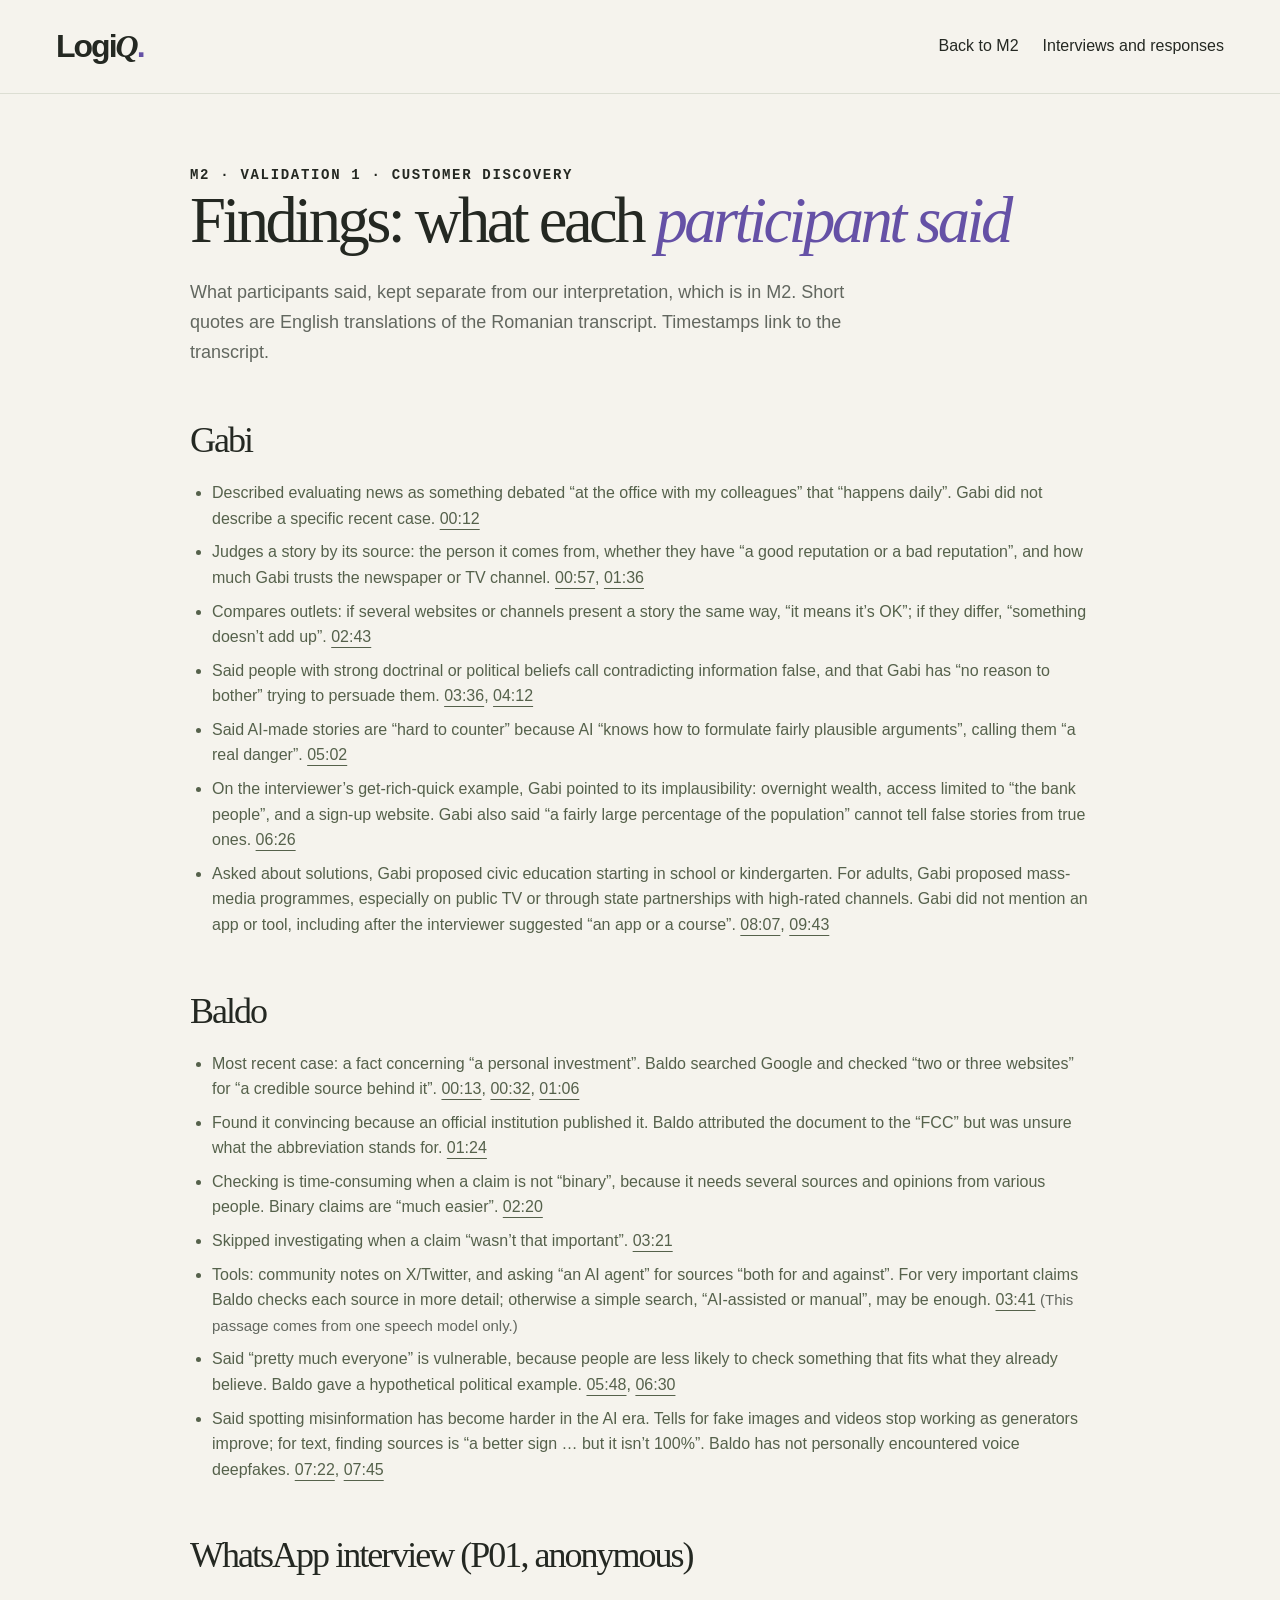
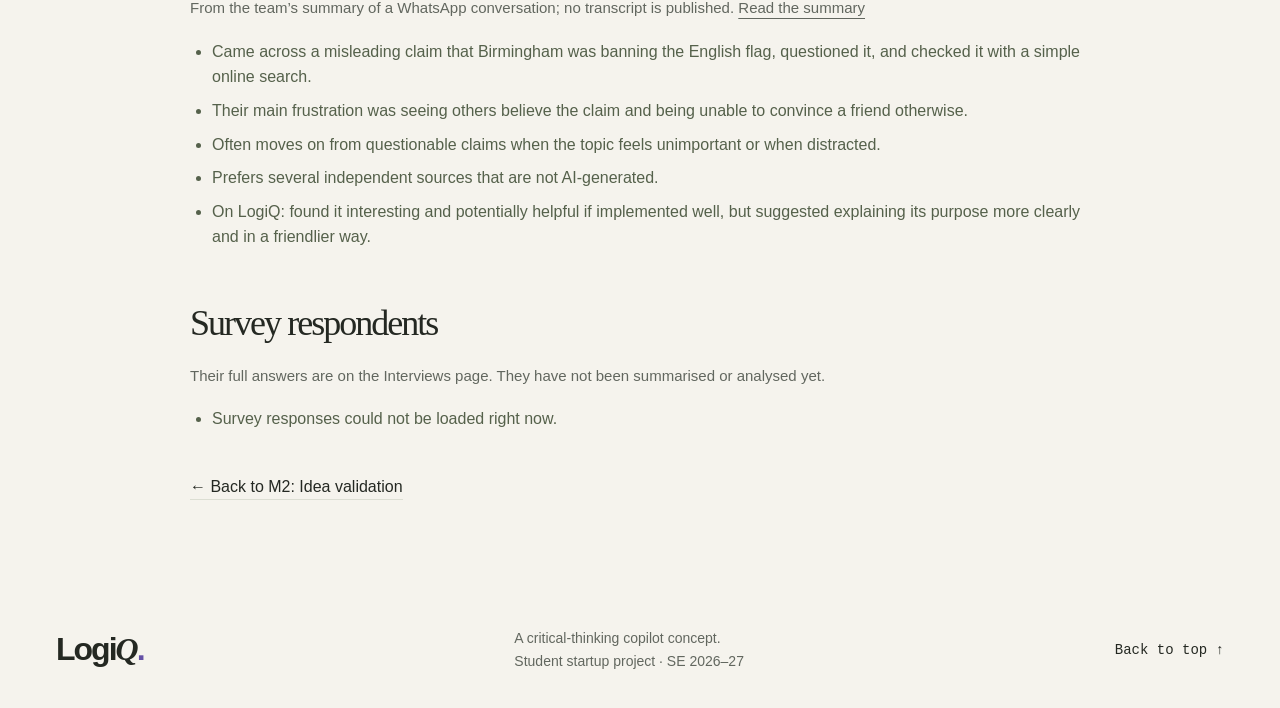
==== findings.html @ 9e5f6cbd "Move participant findings to their own page - New findings.html holds "Findings: what each participa" ====
<!doctype html>
<html lang="en">
<head>
  <meta charset="utf-8">
  <meta name="viewport" content="width=device-width, initial-scale=1">
  <meta name="theme-color" content="#f5f3ed">
  <meta name="description" content="What each LogiQ customer-discovery participant said (M2 – Validation 1).">
  <title>Findings: what each participant said — LogiQ</title>
  <link rel="icon" href="./assets/favicon.svg" type="image/svg+xml">
  <link rel="stylesheet" href="./styles.css">
  <script src="./interviews.js" defer></script>
</head>
<body>
  <a class="skip-link" href="#main">Skip to content</a>
  <header class="site-header">
    <a href="./index.html" class="wordmark" aria-label="LogiQ home">Logi<span>Q</span><span class="brand-dot">.</span></a>
    <nav aria-label="Findings navigation">
      <a href="./index.html#m2">Back to M2</a>
      <a href="./interviews.html">Interviews and responses</a>
    </nav>
  </header>
  <main id="main" class="container transcript-page interviews-page findings-page">
    <p class="eyebrow">M2 · VALIDATION 1 · CUSTOMER DISCOVERY</p>
    <h1>Findings: what each <em>participant said</em></h1>
    <p class="transcript-lede">What participants said, kept separate from our interpretation, which is in M2. Short quotes are English translations of the Romanian transcript. Timestamps link to the transcript.</p>

    <section aria-labelledby="gabi">
      <h2 id="gabi">Gabi</h2><ul class="evidence-list">
<li>Described evaluating news as something debated “at the office with my colleagues” that “happens daily”. Gabi did not describe a specific recent case. <a href="./transcripts/gabi.html#t-12">00:12</a></li>
<li>Judges a story by its source: the person it comes from, whether they have “a good reputation or a bad reputation”, and how much Gabi trusts the newspaper or TV channel. <a href="./transcripts/gabi.html#t-57">00:57</a>, <a href="./transcripts/gabi.html#t-96">01:36</a></li>
<li>Compares outlets: if several websites or channels present a story the same way, “it means it’s OK”; if they differ, “something doesn’t add up”. <a href="./transcripts/gabi.html#t-163">02:43</a></li>
<li>Said people with strong doctrinal or political beliefs call contradicting information false, and that Gabi has “no reason to bother” trying to persuade them. <a href="./transcripts/gabi.html#t-216">03:36</a>, <a href="./transcripts/gabi.html#t-252">04:12</a></li>
<li>Said AI-made stories are “hard to counter” because AI “knows how to formulate fairly plausible arguments”, calling them “a real danger”. <a href="./transcripts/gabi.html#t-302">05:02</a></li>
<li>On the interviewer’s get-rich-quick example, Gabi pointed to its implausibility: overnight wealth, access limited to “the bank people”, and a sign-up website. Gabi also said “a fairly large percentage of the population” cannot tell false stories from true ones. <a href="./transcripts/gabi.html#t-386">06:26</a></li>
<li>Asked about solutions, Gabi proposed civic education starting in school or kindergarten. For adults, Gabi proposed mass-media programmes, especially on public TV or through state partnerships with high-rated channels. Gabi did not mention an app or tool, including after the interviewer suggested “an app or a course”. <a href="./transcripts/gabi.html#t-487">08:07</a>, <a href="./transcripts/gabi.html#t-583">09:43</a></li></ul>
    </section>
    <section aria-labelledby="baldo">
      <h2 id="baldo">Baldo</h2><ul class="evidence-list">
<li>Most recent case: a fact concerning “a personal investment”. Baldo searched Google and checked “two or three websites” for “a credible source behind it”. <a href="./transcripts/baldo.html#t-13">00:13</a>, <a href="./transcripts/baldo.html#t-32">00:32</a>, <a href="./transcripts/baldo.html#t-66">01:06</a></li>
<li>Found it convincing because an official institution published it. Baldo attributed the document to the “FCC” but was unsure what the abbreviation stands for. <a href="./transcripts/baldo.html#t-84">01:24</a></li>
<li>Checking is time-consuming when a claim is not “binary”, because it needs several sources and opinions from various people. Binary claims are “much easier”. <a href="./transcripts/baldo.html#t-140">02:20</a></li>
<li>Skipped investigating when a claim “wasn’t that important”. <a href="./transcripts/baldo.html#t-201">03:21</a></li>
<li>Tools: community notes on X/Twitter, and asking “an AI agent” for sources “both for and against”. For very important claims Baldo checks each source in more detail; otherwise a simple search, “AI-assisted or manual”, may be enough. <a href="./transcripts/baldo.html#t-221">03:41</a> <span class="small-note">(This passage comes from one speech model only.)</span></li>
<li>Said “pretty much everyone” is vulnerable, because people are less likely to check something that fits what they already believe. Baldo gave a hypothetical political example. <a href="./transcripts/baldo.html#t-348">05:48</a>, <a href="./transcripts/baldo.html#t-390">06:30</a></li>
<li>Said spotting misinformation has become harder in the AI era. Tells for fake images and videos stop working as generators improve; for text, finding sources is “a better sign … but it isn’t 100%”. Baldo has not personally encountered voice deepfakes. <a href="./transcripts/baldo.html#t-442">07:22</a>, <a href="./transcripts/baldo.html#t-465">07:45</a></li></ul>
    </section>
    <section aria-labelledby="whatsapp">
      <h2 id="whatsapp">WhatsApp interview (P01, anonymous)</h2><p class="small-note">From the team’s summary of a WhatsApp conversation; no transcript is published. <a href="./interviews.html#whatsapp-title">Read the summary</a></p><ul class="evidence-list"><li>Came across a misleading claim that Birmingham was banning the English flag, questioned it, and checked it with a simple online search.</li><li>Their main frustration was seeing others believe the claim and being unable to convince a friend otherwise.</li><li>Often moves on from questionable claims when the topic feels unimportant or when distracted.</li><li>Prefers several independent sources that are not AI-generated.</li><li>On LogiQ: found it interesting and potentially helpful if implemented well, but suggested explaining its purpose more clearly and in a friendlier way.</li></ul>
    </section>
    <section aria-labelledby="survey">
      <h2 id="survey">Survey respondents</h2><p class="small-note">Their full answers are on the Interviews page. They have not been summarised or analysed yet.</p><ul id="survey-findings" class="evidence-list"><li>Loading survey respondents…</li></ul>
    </section>

    <p class="transcript-back"><a class="text-link" href="./index.html#m2">← Back to M2: Idea validation</a></p>
  </main>
  <footer class="container site-footer"><a class="wordmark" href="./index.html">Logi<span>Q</span><span class="brand-dot">.</span></a><p>A critical-thinking copilot concept.<br>Student startup project · SE 2026–27</p><a href="#main">Back to top ↑</a></footer>
</body>
</html>
---- styles.css ----
@charset "UTF-8";
:root{--paper:#f5f3ed;--white:#fffefa;--ink:#242822;--muted:#62675f;--line:#dcded3;--green:#e4e9d6;--violet:#6551a6;--violet-light:#eee9f8;--serif:Georgia,'Times New Roman',serif;--sans:Arial,Helvetica,sans-serif;--mono:'Courier New',monospace}
*{box-sizing:border-box}html{scroll-behavior:smooth;scroll-padding-top:100px}body{margin:0;background:var(--paper);color:var(--ink);font:18px/1.65 var(--sans);-webkit-font-smoothing:antialiased}a{color:inherit;text-underline-offset:5px}button{font:inherit}a,button,summary{-webkit-tap-highlight-color:transparent}button,summary{cursor:pointer}button:focus-visible,a:focus-visible,summary:focus-visible,[tabindex]:focus-visible{outline:3px solid var(--violet);outline-offset:5px}::selection{background:#ded6ed}h1,h2,h3,p{margin:0}h1,h2{font-family:var(--serif);font-weight:400;letter-spacing:-.055em;line-height:1.08}h1{font-size:clamp(44px,5.05vw,76px)}h2{font-size:clamp(36px,4vw,53px)}h3{font-size:21px;line-height:1.3;letter-spacing:-.025em}em{color:var(--violet);font-weight:400}p+p{margin-top:18px}.container{max-width:1240px;width:calc(100% - 112px);margin-inline:auto}.section{padding-block:100px}.eyebrow{font:14px/1.6 var(--mono);letter-spacing:.12em;font-weight:700}.section-heading .eyebrow{margin-bottom:25px}.section-heading>p:not(.eyebrow){color:var(--muted);max-width:460px;margin-top:24px}.small-note{font-size:15px;line-height:1.7;color:var(--muted)}.live-dot{display:inline-block;width:7px;height:7px;border-radius:50%;background:var(--violet);margin-right:8px}.skip-link{position:fixed;top:8px;left:8px;padding:12px;background:var(--ink);color:white;z-index:100;transform:translateY(-150%)}.skip-link:focus{transform:translateY(0)}
.site-header{height:94px;max-width:1440px;margin:auto;padding-inline:56px;display:flex;align-items:center;justify-content:space-between;gap:26px;border-bottom:1px solid var(--line)}.wordmark{font-size:32px;font-weight:700;letter-spacing:-2px;text-decoration:none;white-space:nowrap;line-height:1.2}.wordmark>span:first-child{font-family:var(--serif);font-style:italic}.brand-dot{color:var(--violet)}.site-header nav{display:flex;gap:24px;font-size:16px}.site-header nav a,.header-link{text-decoration:none}.site-header a:hover,.text-link:hover,.site-footer a:hover{color:var(--violet)}.header-link{font:14px var(--mono);letter-spacing:.03em}.header-link span{margin-left:10px}.hero{min-height:650px;display:grid;grid-template-columns:1.35fr 1fr;align-items:center;gap:40px;padding-block:80px}.hero-copy{position:relative;z-index:1}.hero-copy>.eyebrow{margin-bottom:30px}.hero-description{max-width:455px;font-size:19px;color:var(--muted);margin-top:28px;line-height:1.8}.hero-actions{display:flex;align-items:center;gap:27px;margin-top:36px;flex-wrap:wrap}.button{display:inline-flex;align-items:center;justify-content:space-between;gap:26px;padding:15px 22px;font-size:16px;text-decoration:none;border:1px solid var(--ink);border-radius:4px;transition:background .2s,color .2s}.button-dark{background:var(--ink);color:var(--white)}.button-dark:hover{background:var(--violet);border-color:var(--violet)}.text-link{font-size:16px;text-decoration:none;border-bottom:1px solid var(--line);padding-bottom:4px}.hero-footnote{font:15px/1.8 var(--mono);color:var(--muted);margin-top:23px}.hero-art{height:410px;position:relative;display:flex;align-items:center;justify-content:center}.orbit{position:absolute;width:370px;height:370px;border:1px solid #d4d8c5;border-radius:50%;transform:rotate(-25deg) scaleX(.9)}.orbit-two{transform:rotate(35deg) scaleX(.7);width:450px;height:360px}.art-label{position:absolute;top:5px;right:10px;font:14px var(--mono);letter-spacing:.12em;color:var(--muted)}.thought-card{width:340px;padding:30px 28px;background:var(--white);border:1px solid #e2e3d8;box-shadow:0 18px 45px #3034240d;transform:rotate(-6deg);position:relative}.thought-kicker{font:14px var(--mono);letter-spacing:.12em;color:var(--muted)}.thought-card>p{font:30px/1.4 var(--serif);letter-spacing:-.02em;margin-top:20px}.thought-card>p span{text-decoration:underline;text-decoration-color:#9f8ac6;text-decoration-thickness:4px;text-underline-offset:4px}.thought-line{height:1px;background:var(--line);margin-top:28px;margin-bottom:12px}.thought-meta{font:14px var(--mono);color:var(--muted)}.insight-card{position:absolute;bottom:40px;right:-4px;background:var(--green);padding:19px 23px;display:flex;gap:15px;align-items:center;transform:rotate(3deg);box-shadow:0 7px 20px #3034240d;border:1px solid #d4dcc2}.insight-icon{font:30px var(--serif);color:#5d6c42}.insight-card strong{font-size:17px}.insight-card p{font-size:14px;color:var(--muted);margin-top:2px}.art-footnote{position:absolute;bottom:0;left:24px;font:14px var(--mono);letter-spacing:.1em;color:var(--muted)}.project-strip{border-block:1px solid var(--line);background:#eaece2}.strip-inner{display:flex;flex-wrap:wrap;padding-block:16px;justify-content:space-between;align-items:center;gap:20px;min-height:65px;font-size:15px}.strip-inner strong{font:14px var(--mono);margin-right:12px;color:var(--muted)}.strip-inner a{font-size:14px;text-decoration:none}
.idea-section,.demo-section,.audience-section,.metrics-section,.team-section{display:grid;grid-template-columns:1fr 1.12fr;gap:90px}.idea-body{padding-top:7px;color:var(--muted);font-size:18px}.idea-body .lead{font:25px/1.5 var(--serif);letter-spacing:-.02em;color:var(--ink);margin-bottom:24px}.margin-note{border-left:2px solid var(--violet);padding:5px 0 5px 20px;margin-top:30px;display:flex;gap:15px;font-size:16px}.margin-note>span{color:var(--violet);font-size:25px}.margin-note strong{color:var(--ink);font-size:15px}.solution-section{background:var(--green)}.inline-heading{display:flex;justify-content:space-between;align-items:flex-end;gap:65px}.inline-heading>p,.inline-heading>div+div{max-width:380px}.inline-heading>p{font-size:18px}.steps-grid{display:grid;grid-template-columns:repeat(3,1fr);gap:50px;margin-top:60px}.steps-grid article{border-top:1px solid #c6ceb8;padding-top:22px}.step-number{font:14px var(--mono);letter-spacing:.1em;color:#59664c}.steps-grid h3{margin-top:22px;margin-bottom:13px}.steps-grid p{font-size:17px;color:#525c49}.scope-note{border-top:1px solid #c6ceb8;padding-top:22px;margin-top:40px;font-size:15px;color:#525c49}.demo-section{align-items:center;gap:70px}.demo-choices{display:flex;gap:8px;flex-wrap:wrap;margin-top:28px}.example-button{padding:9px 13px;border:1px solid #c8ccbe;border-radius:30px;background:transparent;color:var(--muted);font-size:15px;transition:background .2s}.example-button:hover{border-color:var(--ink);color:var(--ink)}.example-button.active{color:var(--white);background:var(--ink);border-color:var(--ink)}.section-heading>.small-note{font-size:16px!important;margin-top:15px!important}.demo-window{background:var(--white);border:1px solid #d6d9cd;border-radius:9px;overflow:hidden;box-shadow:0 18px 40px #30342408}.window-toolbar{height:45px;background:#eeefe7;border-bottom:1px solid var(--line);padding-inline:18px;display:flex;align-items:center;justify-content:space-between;gap:10px;font:14px var(--mono);letter-spacing:.08em;color:var(--muted)}.window-dots{color:#b4bba8;font-size:14px}.demo-badge{font:14px var(--mono);padding:3px 8px;border:1px solid #cbd0be;border-radius:3px}.demo-content{padding:30px}.demo-content>.eyebrow{color:var(--muted);font-size:14px}blockquote{font:26px/1.5 var(--serif);letter-spacing:-.025em;margin:16px 0 26px}mark{background:#e7def2;color:var(--ink);box-decoration-break:clone;-webkit-box-decoration-break:clone}.analysis-panel{background:#f4f0f9;border:1px solid #e6def0;border-radius:5px;padding:20px}.analysis-title{display:flex;align-items:center;gap:10px;font-size:15px;font-weight:700;color:#59438f}.mini-mark{font:italic bold 18px var(--serif);border-radius:50%;width:26px;height:26px;display:grid;place-items:center;background:#e4daf2}.analysis-panel>p{font-size:16px;color:#60576f;margin-top:15px;line-height:1.8}.question-box{border-left:2px solid #b29acb;padding-left:13px;margin-top:20px}.question-box>span{font:14px var(--mono);letter-spacing:.08em;color:#756483}.question-box p{font-size:16px;margin-top:5px}.analysis-panel details{border-top:1px solid #dfd7e9;margin-top:20px;padding-top:12px}.analysis-panel summary{font-size:14px;display:flex;justify-content:space-between;color:#59438f;list-style:none}.analysis-panel details>p{font-size:15px;line-height:1.8;color:#60576f;margin-top:12px}.analysis-panel details[open] summary span{transform:rotate(45deg)}.principles{padding-bottom:90px;border-bottom:1px solid var(--line)}.principles-grid{display:grid;grid-template-columns:repeat(3,1fr);gap:50px;margin-top:25px}.principles-grid>div{position:relative;padding-left:35px}.principles-grid>div>span{position:absolute;left:0;top:-5px;font-size:27px;color:var(--violet)}.principles h3{font-size:18px}.principles p{font-size:16px;color:var(--muted);margin-top:10px}.audience-list article{display:flex;gap:22px;padding-block:25px;border-bottom:1px solid var(--line)}.audience-list article:first-child{padding-top:0}.audience-index{font:15px var(--mono);color:var(--muted);padding-top:4px}.tag{font:14px/1.6 var(--mono);letter-spacing:.07em;color:var(--muted)}.audience-list h3{margin-top:9px;font-size:22px}.audience-list p{margin-top:9px;font-size:17px;color:var(--muted)}.audience-need{display:block;margin-top:12px;font-size:15px;color:#595343}
.model-section{background:#eeeee6;border-block:1px solid var(--line)}.comparison-wrap{overflow-x:auto;margin-top:50px;border:1px solid #d6dace;border-radius:5px}table{width:100%;border-collapse:collapse;text-align:left;background:#f7f7f1;min-width:620px}caption{text-align:left;font:14px var(--mono);letter-spacing:.03em;padding:20px;border-bottom:1px solid var(--line);background:#e5e8dc}thead{font-size:14px;text-transform:uppercase;letter-spacing:.05em;color:var(--muted)}th,td{padding:20px;border-bottom:1px solid var(--line);vertical-align:top}tbody th{width:27%;font-size:16px;font-weight:600}tbody td{width:36.5%;font-size:16px;color:var(--muted);line-height:1.8}tbody tr:last-child>*{border-bottom:0}.logiq-row{background:#e5e9da}.table-tag{display:block;font:14px var(--mono);letter-spacing:.05em;color:var(--muted);margin-top:6px}.comparison-wrap+.small-note{margin-top:12px}.business-grid{display:grid;grid-template-columns:1fr 1fr;gap:75px;margin-top:65px}.business-grid h3{font:28px/1.3 var(--serif);letter-spacing:-.035em;margin-top:15px}.lined-list{padding:0;margin:25px 0 0;list-style:none}.lined-list li{padding:18px 0;border-top:1px solid #d4d8ca}.lined-list span{font-size:16px;font-weight:700}.lined-list p{font-size:16px;color:var(--muted);margin-top:6px}.advantage-note{display:grid;grid-template-columns:1fr 2fr;gap:50px;border-top:1px solid #cdd3c1;padding-top:25px;margin-top:40px}.advantage-note .eyebrow{color:#5d694e}.advantage-note p{font-size:18px;color:var(--muted)}.north-star{background:var(--violet-light);border-left:3px solid var(--violet);padding:28px}.north-star .eyebrow{color:var(--violet);font-size:14px}.north-star h3{font:30px/1.3 var(--serif);letter-spacing:-.03em;margin-top:12px}.north-star p{font-size:16px;color:#6a6176;margin-top:15px}.metric-list{margin:15px 0 0}.metric-list>div{display:grid;grid-template-columns:130px 1fr;gap:20px;border-bottom:1px solid var(--line);padding:18px 0;font-size:15px}.metric-list dt{font-weight:700}.metric-list dd{margin:0;color:var(--muted)}
.journey-section{background:#e7ebde;border-block:1px solid #d4dbc7}.status-legend{display:block;font:14px var(--mono);letter-spacing:.05em;margin-top:20px}.milestone-list{margin-top:50px;border-top:1px solid #c9d2bb}.milestone{border-bottom:1px solid #c9d2bb}.milestone>summary{list-style:none;display:grid;grid-template-columns:65px 1fr 135px 20px;align-items:center;gap:20px;min-height:83px;padding:16px 20px}.milestone>summary:hover{background:#dde4d1}summary::-webkit-details-marker{display:none}.milestone-number{font:15px var(--mono);color:#5d6c50}.milestone-title{font-size:18px;letter-spacing:-.015em}.status{font:14px var(--mono);letter-spacing:.02em;color:#5c6852;justify-self:start;padding:4px 9px;background:#dbe1d1;border-radius:30px;white-space:nowrap}.status-current{background:var(--violet);color:white}.status-defined{border:1px solid #bcc8ad;background:transparent}.expand-icon{font-size:22px;color:#5e6a50;line-height:1;text-align:center}.milestone[open]>.milestone-content{padding:5px 170px 30px 105px}.milestone-content p{font-size:17px;color:#55614b}.milestone-content .eyebrow{font:14px var(--mono);color:var(--violet);margin-bottom:15px}.milestone-content p+p{margin-top:15px}.milestone-content .small-note{font-size:14px}.milestone[open]>summary .expand-icon{transform:rotate(45deg)}.milestone.current{background:#f6f7ef;border:1px solid #c2cbb5;border-left:3px solid var(--violet);margin-top:-1px}.milestone-links{display:flex;flex-wrap:wrap;gap:8px 18px;margin-block:20px}.milestone-links a{font-size:14px;text-decoration:none;border-bottom:1px solid #c9d1bc}.milestone-content>.text-link{display:inline-block;margin-top:20px;font-size:14px}.team-section{grid-template-columns:1fr;gap:40px}.team-grid{display:grid;grid-template-columns:repeat(4,minmax(0,1fr));gap:25px}.portrait{aspect-ratio:1.2;background:#ddd8e8;display:flex;flex-direction:column;justify-content:center;align-items:center;position:relative;overflow:hidden;border-radius:3px}.portrait img{display:block;width:78%;height:auto;aspect-ratio:1;object-fit:cover;object-position:50% 55%;border-radius:50%;border:1px solid #bfb4cf;background:var(--paper)}.portrait-one{background:#e0e4d5}.portrait-one img{border-color:#bfc7ae}.team-card h3{font-size:19px;margin-top:20px}.team-email{display:block;font-size:15px;line-height:1.6;padding-top:14px;border-top:1px solid var(--line);color:var(--violet);margin-top:18px;overflow-wrap:anywhere}.team-email:hover{color:var(--ink)}.site-footer{display:flex;align-items:center;justify-content:space-between;padding-block:35px;gap:25px}.site-footer p{font-size:14px;color:var(--muted)}.site-footer>a:last-child{font:14px var(--mono);text-decoration:none}
@media(min-width:1440px){.hero{min-height:700px}.hero-art{margin-left:20px}}
@media(max-width:1100px){.container{width:calc(100% - 64px)}.site-header{padding-inline:32px}.hero{gap:10px;grid-template-columns:1.25fr 1fr}.hero-art{transform:scale(.88);transform-origin:center right}.hero-description{font-size:18px}.hero-actions{gap:18px}.hero-footnote{font-size:15px}.idea-section,.audience-section,.metrics-section{gap:45px}.demo-section{gap:35px}.team-section{grid-template-columns:1fr;gap:35px}.team-grid{grid-template-columns:repeat(2,minmax(0,1fr));max-width:none}.steps-grid,.principles-grid{gap:30px}.inline-heading{gap:40px}.milestone[open]>.milestone-content{padding-right:80px}}
@media(max-width:760px){html{scroll-padding-top:20px}.container{width:calc(100% - 40px)}.site-header{padding-inline:20px;height:auto;min-height:80px;flex-wrap:wrap;gap:12px;padding-block:17px}.wordmark{font-size:29px}.site-header nav{order:3;width:100%;justify-content:space-between;gap:10px;font-size:15px;border-top:1px solid var(--line);padding-top:13px}.header-link{font-size:14px}.hero{grid-template-columns:1fr;padding-top:55px;padding-bottom:30px;gap:15px}.hero h1{font-size:clamp(40px,8vw,61px)}.hero-copy>.eyebrow{font-size:14px;margin-bottom:25px}.hero-description{font-size:18px;max-width:490px}.hero-art{height:370px;width:min(100%,410px);margin:auto;transform:scale(.9);transform-origin:center}.orbit{width:330px;height:330px}.orbit-two{width:370px;height:320px}.thought-card{width:300px;padding:25px}.thought-card>p{font-size:28px}.insight-card{right:-3px;bottom:30px;padding:16px 18px}.art-label{top:10px;font-size:14px}.art-footnote{bottom:-3px;left:15px;font-size:14px}.project-strip{padding-block:18px}.strip-inner{min-height:0;flex-wrap:wrap;gap:10px 18px;font-size:14px}.strip-inner>span{width:100%}.strip-inner>a{margin-top:3px}.section{padding-block:65px}.idea-section,.demo-section,.audience-section,.metrics-section,.team-section{grid-template-columns:1fr;gap:32px}.section-heading .eyebrow{margin-bottom:20px}.section-heading>p:not(.eyebrow){margin-top:20px;font-size:17px}.idea-body .lead{font-size:23px}.idea-body{font-size:17px}.inline-heading{display:block}.inline-heading>p{margin-top:23px}.inline-heading>div+div{margin-top:22px}.steps-grid{grid-template-columns:1fr;gap:30px;margin-top:35px}.steps-grid article{display:block}.steps-grid h3{margin-top:12px}.steps-grid p{max-width:520px}.scope-note{margin-top:30px}.demo-content{padding:22px}.demo-window{max-width:540px;width:100%}.principles{padding-bottom:55px}.principles-grid{grid-template-columns:1fr;gap:28px}.principles-grid p{max-width:440px}.audience-list article{gap:18px}.comparison-wrap{margin-top:35px}.business-grid{grid-template-columns:1fr;gap:35px;margin-top:40px}.advantage-note{grid-template-columns:1fr;gap:12px}.north-star{padding:24px}.metric-list>div{grid-template-columns:105px 1fr;gap:14px}.milestone-list{margin-top:32px}.milestone>summary{grid-template-columns:35px 1fr 20px;gap:10px;padding:17px 10px;min-height:78px}.milestone-title{font-size:17px}.milestone>summary .status{grid-column:2;grid-row:2;margin-top:-7px}.milestone>summary .expand-icon{grid-column:3;grid-row:1 / 3}.milestone-number{font-size:14px;align-self:start;padding-top:2px}.milestone[open]>.milestone-content{padding:8px 20px 26px 55px}.milestone-content p{font-size:16px}.milestone-content .eyebrow{font-size:14px;line-height:1.8}.team-grid{gap:18px}.team-card h3{font-size:19px}.site-footer{flex-wrap:wrap;gap:20px;padding-block:30px}.site-footer p{font-size:14px}.site-footer>a:last-child{width:100%}}
@media(max-width:480px){.team-grid{grid-template-columns:1fr;gap:35px}.team-card{max-width:100%;min-width:0}.portrait{aspect-ratio:1.35}.hero-art{width:100%;transform:scale(.85)}.window-toolbar{font-size:14px;padding-inline:12px}.window-dots{display:none}.hero-actions{gap:18px}.site-header nav{flex-wrap:wrap;gap:12px 18px}.team-email{font-size:16px}}
@media(prefers-reduced-motion:reduce){html{scroll-behavior:auto}*,*::before,*::after{transition:none!important;animation:none!important}}
@media print{body{background:white;font-size:11pt}.container{width:100%}.site-header nav,.header-link,.hero-actions,.hero-art,.example-button,.site-footer>a:last-child{display:none}.site-header{padding:0;height:60px}.hero{display:block;min-height:0;padding-block:30px}h1{font-size:38pt}h2{font-size:28pt}.section{padding-block:30px}.idea-section,.demo-section,.audience-section,.metrics-section,.team-section{gap:30px}.project-strip{background:white}.comparison-wrap{overflow:visible}table{min-width:0}details>summary{break-inside:avoid}.milestone[open]>.milestone-content{padding-right:25px}.hero-description{max-width:none}.portrait{max-height:130px}a{overflow-wrap:anywhere}.business-grid{gap:30px}}
.m2-content h3{margin:28px 0 10px;font-size:19px;letter-spacing:0}.interview-recordings{display:grid;grid-template-columns:repeat(2,minmax(0,1fr));gap:14px;margin:25px 0 12px}.interview-recordings article{min-width:0;padding:18px;background:var(--white);border:1px solid var(--line);border-radius:3px}.interview-recordings h4{margin:0 0 12px;font-size:17px}.interview-recordings h4 span{display:block;color:var(--muted);font:13px var(--mono);margin-top:4px}.interview-recordings audio{display:block;width:100%;max-width:100%;height:40px}.recording-link{display:inline-block;margin-top:8px;font-size:14px}.recording-notice{margin-top:12px;padding-left:14px;border-left:2px solid var(--violet)}.interview-questions{padding-left:24px;color:#55614b}.interview-questions li{padding-left:5px;margin:0 0 10px;font-size:16px;line-height:1.6}.interview-questions li::marker{font:14px var(--mono);color:var(--violet)}
@media(max-width:760px){.interview-recordings{grid-template-columns:1fr}}
.transcript-page{max-width:900px;padding-block:70px 90px}.transcript-page h1{margin-bottom:22px}.transcript-page h2{font-size:clamp(28px,3vw,36px);margin:55px 0 18px}.transcript-page h3{margin:26px 0 8px;font-size:18px}.transcript-lede{color:var(--muted);max-width:680px}.transcript-audio{display:block;width:100%;margin-top:30px}.transcript-method{margin-top:10px}.transcript-method p,.transcript-method li{font-size:16px;color:#55614b}.transcript-method ul{padding-left:22px;margin:14px 0 0}.transcript-method li{margin-bottom:6px}.unclear{font:14px var(--mono);color:var(--violet);white-space:nowrap}.uncertain{font:12px var(--mono);color:var(--violet);vertical-align:super}.transcript{list-style:none;margin:0;padding:0;border-top:1px solid var(--line)}.turn{display:grid;grid-template-columns:72px minmax(0,1fr);gap:18px;padding:18px 0;border-bottom:1px solid var(--line)}.turn p{font-size:16px;line-height:1.65}.turn p+p{margin-top:8px}.turn-participant{background:var(--white);padding-inline:14px;margin-inline:-14px}.timestamp{align-self:start;padding:3px 6px;font:14px var(--mono);color:var(--violet);background:none;border:1px solid var(--line);border-radius:3px}.timestamp:hover{border-color:var(--violet)}.speaker{font:700 13px var(--mono);letter-spacing:.06em;text-transform:uppercase;color:var(--muted)}.turn .translation{color:var(--muted);font-style:italic}.transcript-back{margin-top:40px}.transcript-links{margin-top:10px;font-size:14px}.question-flags li,.evidence-list li{font-size:16px;line-height:1.6;color:#55614b;margin-bottom:8px}.question-flags,.evidence-list{padding-left:22px}.evidence-table{width:100%;border-collapse:collapse;margin:14px 0;font-size:15px}.evidence-table th,.evidence-table td{text-align:left;vertical-align:top;padding:10px 12px;border-bottom:1px solid var(--line)}.evidence-table th{font:13px var(--mono);letter-spacing:.04em;color:var(--muted)}.evidence-wrap{overflow-x:auto}
@media(max-width:560px){.turn{grid-template-columns:1fr;gap:6px}.timestamp{justify-self:start}.transcript-page{padding-block:45px 60px}}
@media print{.transcript-audio,.timestamp{display:none}.turn{grid-template-columns:1fr}}
.interviews-page{padding-block:70px 90px}.interviews-page>section{margin-top:54px}.interviews-page h2{font-size:clamp(28px,3vw,36px);margin:0 0 20px}.interview-role,.interview-meta,.response-metadata{color:var(--muted);font-size:15px}.interview-recordings article h3{margin:0 0 6px}.interview-summary{max-width:900px;padding:24px;background:var(--white);border:1px solid var(--line);border-radius:4px}.interview-summary h4{margin:26px 0 8px;font-size:17px;line-height:1.35}.interview-summary p+p{margin-top:14px}.interview-summary-heading{padding-bottom:18px;margin-bottom:8px;border-bottom:1px solid var(--line)}.interview-summary-heading h3{margin-bottom:6px}.evidence-note{margin-top:20px}.response-status{margin-top:12px;color:var(--muted);font-size:15px}.response-status .text-link{margin-top:0}
@media(max-width:760px){.interviews-page{padding-block:45px 60px}.interview-summary{padding:18px}}
.response-list{margin-top:18px;border-top:1px solid var(--line)}.response-item{border-bottom:1px solid var(--line)}.response-item>summary{list-style:none;display:grid;grid-template-columns:minmax(0,1fr) auto 20px;align-items:center;gap:6px 20px;padding:16px 14px}.response-item>summary:hover{background:var(--white)}.response-name{font-size:18px;letter-spacing:-.015em}.response-item .response-metadata{text-align:right}.response-item[open]>summary{background:var(--white)}.response-item[open]>summary .expand-icon{transform:rotate(45deg)}.response-body{padding:4px 14px 22px;background:var(--white)}.response-answer{padding:14px 0;border-top:1px solid var(--line)}.response-answer h3,.response-answer h4{margin:0 0 6px;font:700 15px/1.45 var(--sans);letter-spacing:0;color:var(--ink)}.response-answer p,.milestone-content .response-answer p{font-size:16px;line-height:1.6;white-space:pre-wrap;color:#55614b}.response-links{display:flex;flex-wrap:wrap;align-items:baseline;gap:8px 18px;padding-top:14px;border-top:1px solid var(--line);font-size:14px}.response-links a{text-decoration:none;border-bottom:1px solid var(--line)}.response-links a:hover{color:var(--violet)}.response-timestamp{color:var(--muted);font:13px var(--mono)}
@media(max-width:560px){.response-item>summary{grid-template-columns:minmax(0,1fr) 20px}.response-item .response-metadata{grid-row:2;text-align:left}.response-item .expand-icon{grid-column:2;grid-row:1}}
.m2-actions{display:flex;flex-wrap:wrap;gap:12px 14px;margin:24px 0 8px}.m2-actions .button{gap:16px;padding:12px 18px;font-size:15px}.button-outline{color:var(--ink);background:transparent}.button-outline:hover{color:var(--violet);border-color:var(--violet)}
@media(max-width:480px){.m2-actions .button{width:100%}}
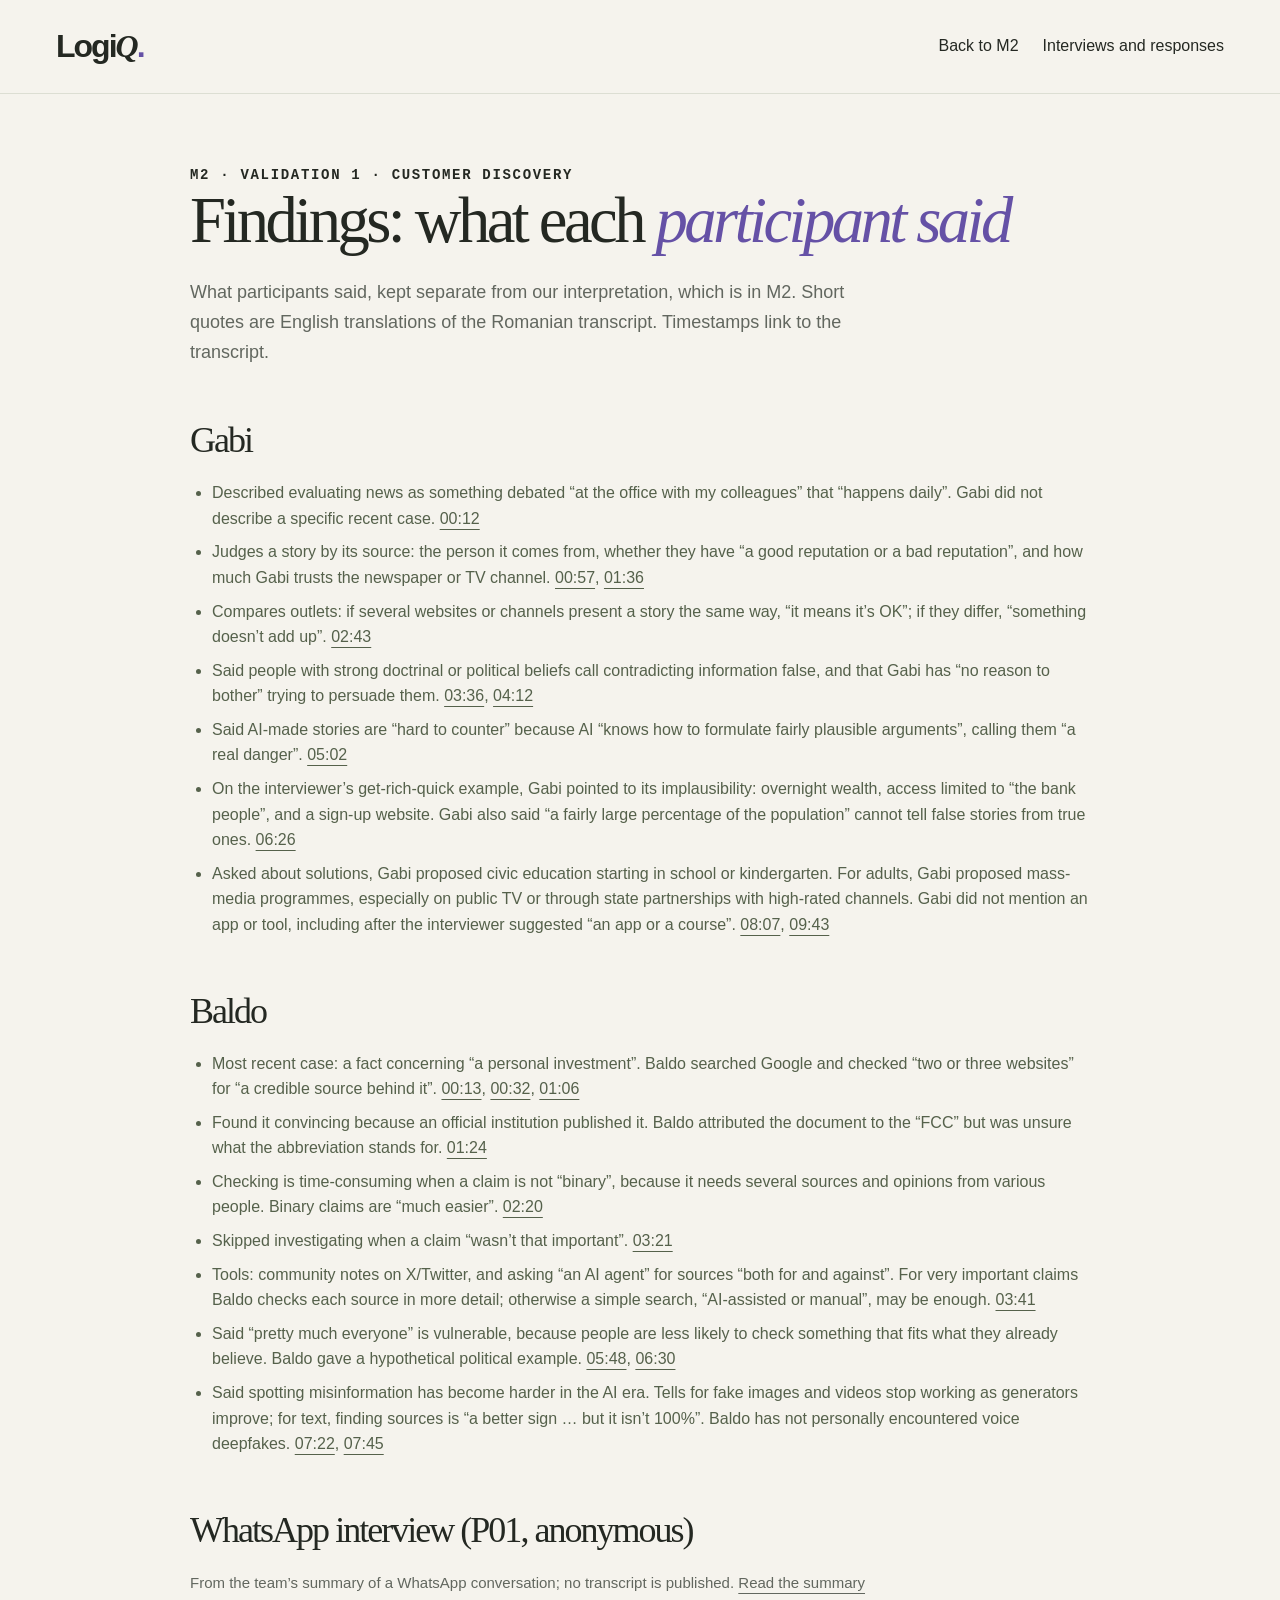
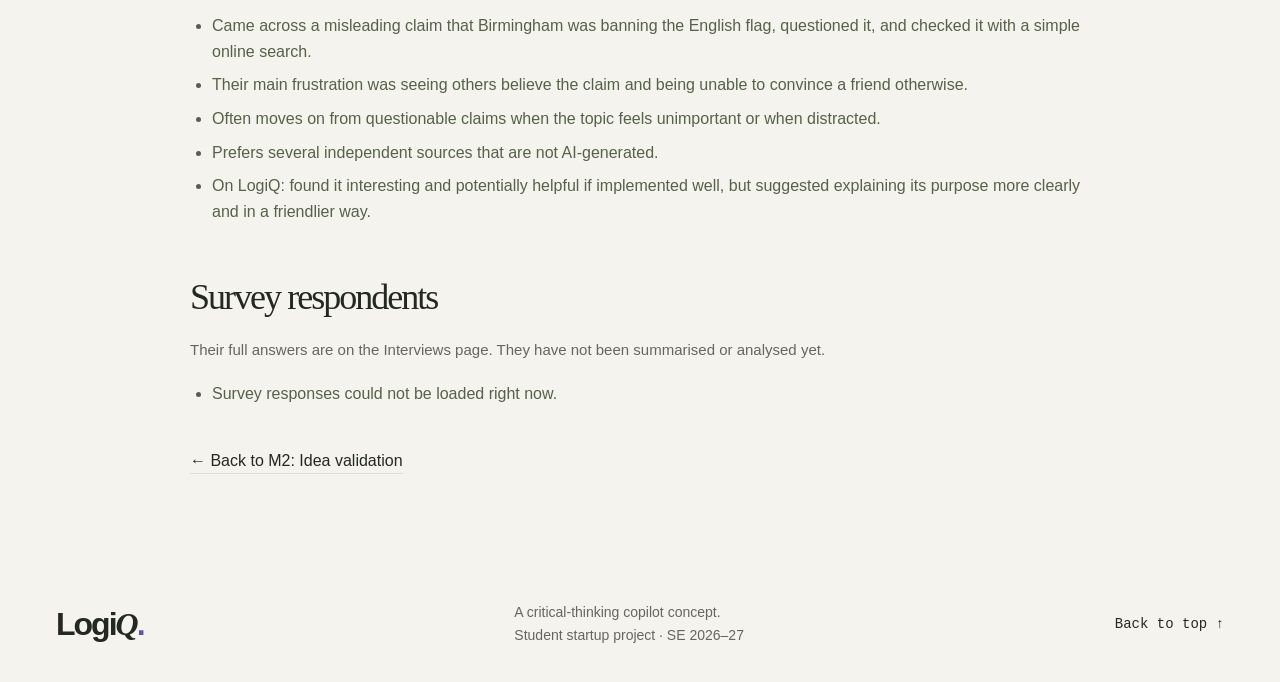
==== commit ba3d80bc: "Fill transcript gaps after a clip-level re-check Each unclear spot in the two transcripts was re-tra" ====
--- a/findings.html
+++ b/findings.html
@@ -40,7 +40,7 @@
 <li>Found it convincing because an official institution published it. Baldo attributed the document to the “FCC” but was unsure what the abbreviation stands for. <a href="./transcripts/baldo.html#t-84">01:24</a></li>
 <li>Checking is time-consuming when a claim is not “binary”, because it needs several sources and opinions from various people. Binary claims are “much easier”. <a href="./transcripts/baldo.html#t-140">02:20</a></li>
 <li>Skipped investigating when a claim “wasn’t that important”. <a href="./transcripts/baldo.html#t-201">03:21</a></li>
-<li>Tools: community notes on X/Twitter, and asking “an AI agent” for sources “both for and against”. For very important claims Baldo checks each source in more detail; otherwise a simple search, “AI-assisted or manual”, may be enough. <a href="./transcripts/baldo.html#t-221">03:41</a> <span class="small-note">(This passage comes from one speech model only.)</span></li>
+<li>Tools: community notes on X/Twitter, and asking “an AI agent” for sources “both for and against”. For very important claims Baldo checks each source in more detail; otherwise a simple search, “AI-assisted or manual”, may be enough. <a href="./transcripts/baldo.html#t-221">03:41</a></li>
 <li>Said “pretty much everyone” is vulnerable, because people are less likely to check something that fits what they already believe. Baldo gave a hypothetical political example. <a href="./transcripts/baldo.html#t-348">05:48</a>, <a href="./transcripts/baldo.html#t-390">06:30</a></li>
 <li>Said spotting misinformation has become harder in the AI era. Tells for fake images and videos stop working as generators improve; for text, finding sources is “a better sign … but it isn’t 100%”. Baldo has not personally encountered voice deepfakes. <a href="./transcripts/baldo.html#t-442">07:22</a>, <a href="./transcripts/baldo.html#t-465">07:45</a></li></ul>
     </section>
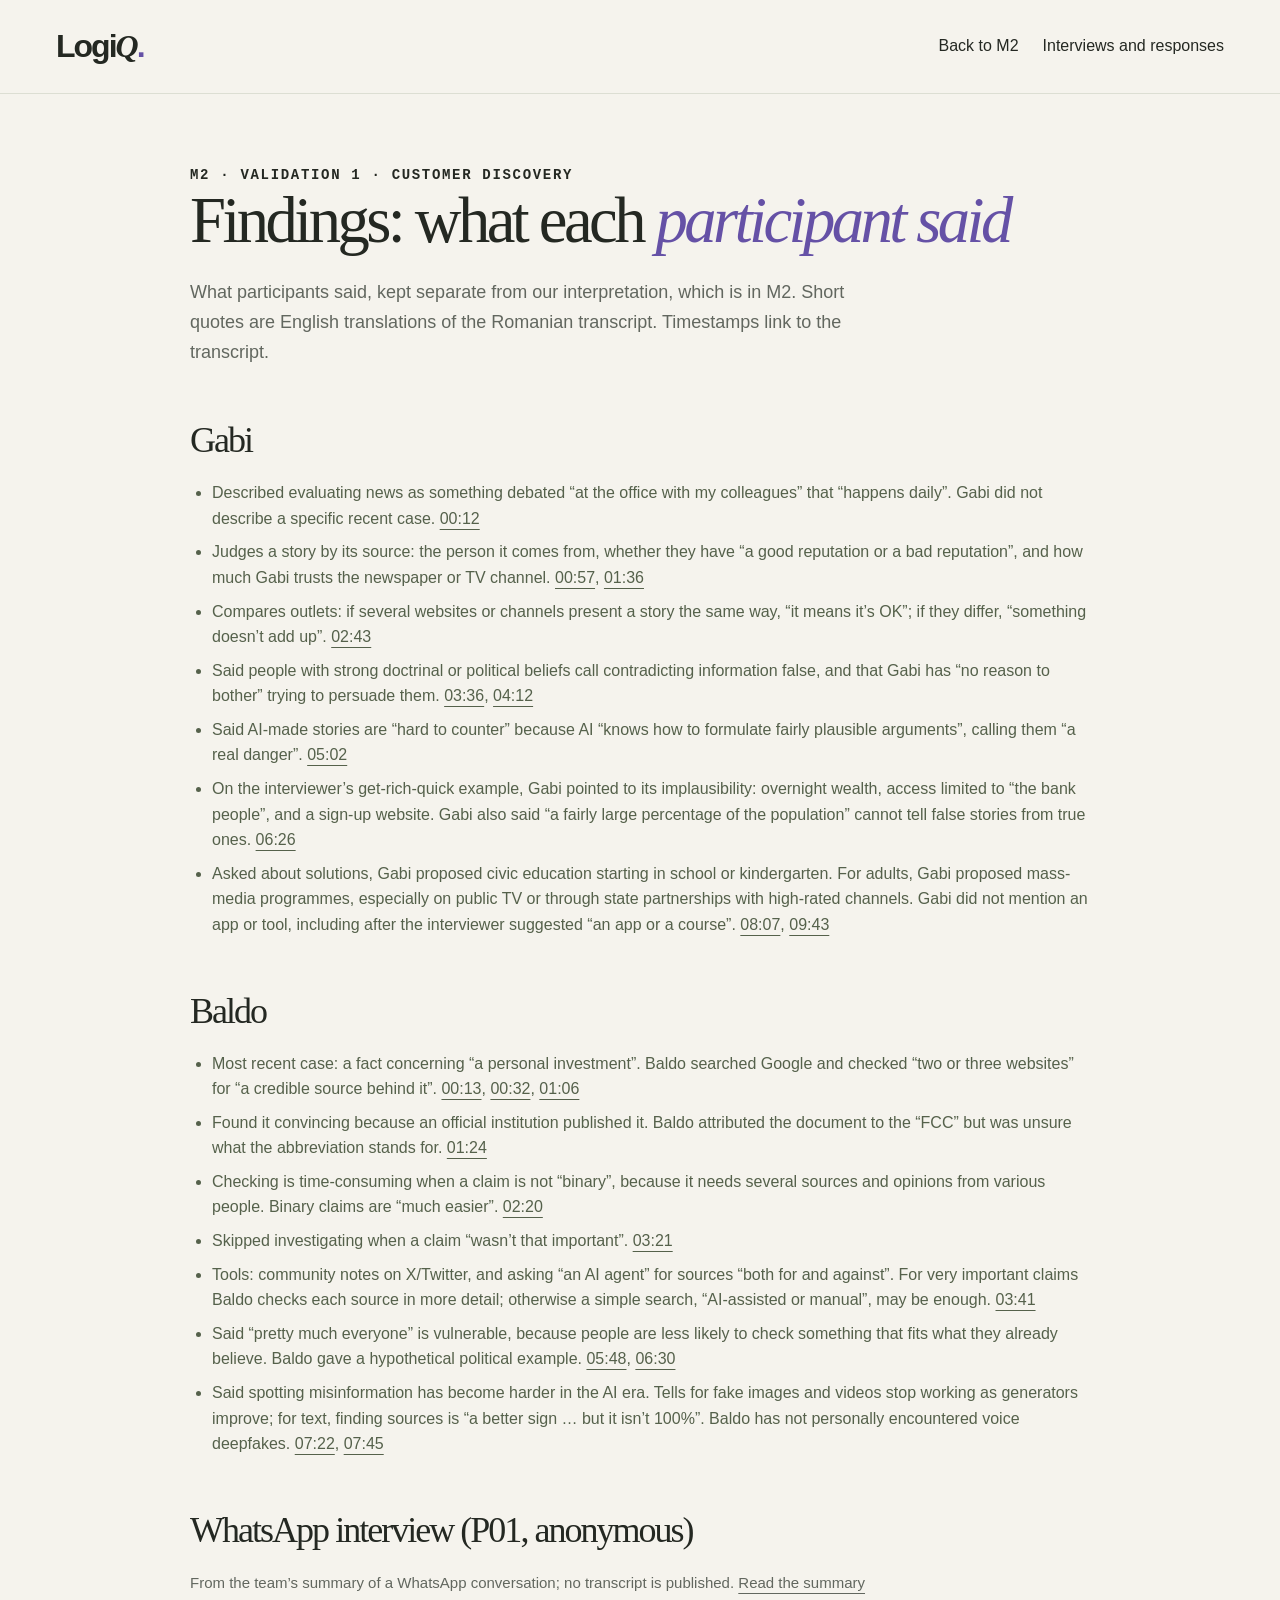
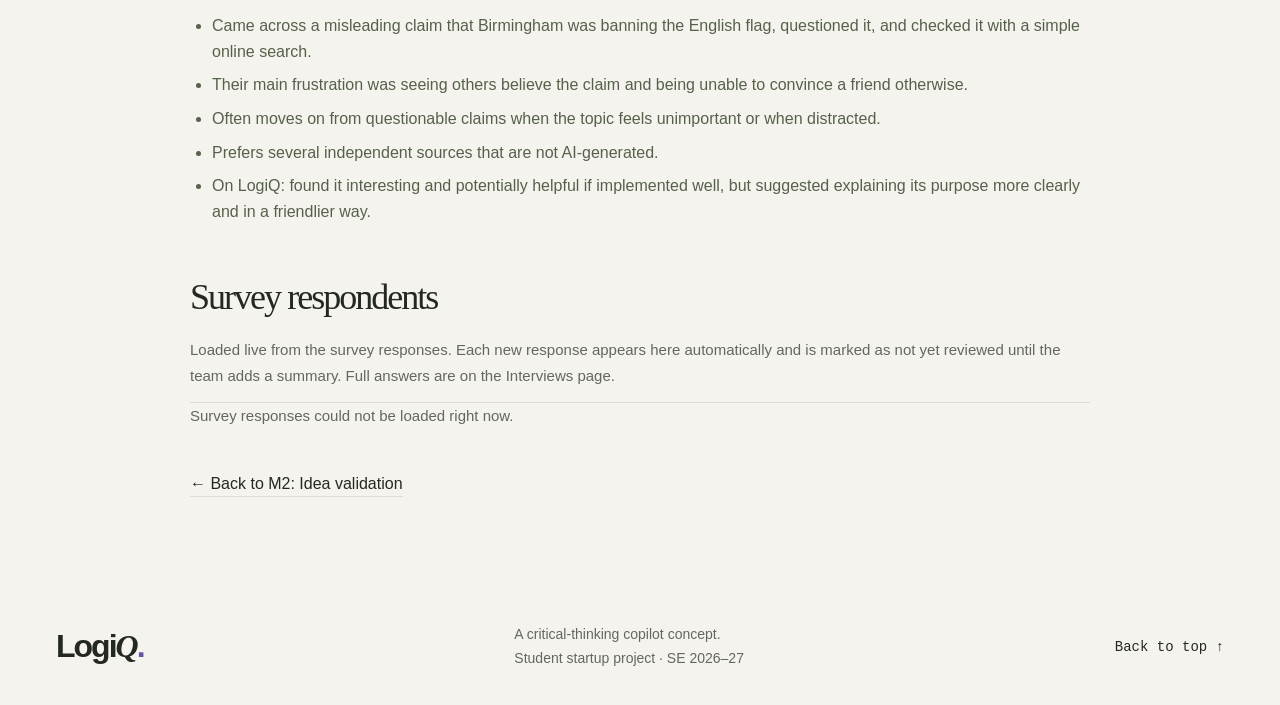
==== commit e41c2e70: "Keep survey responses live and never drop a consented response - Re-read the response sheet every tw" ====
--- a/findings.html
+++ b/findings.html
@@ -48,7 +48,7 @@
       <h2 id="whatsapp">WhatsApp interview (P01, anonymous)</h2><p class="small-note">From the team’s summary of a WhatsApp conversation; no transcript is published. <a href="./interviews.html#whatsapp-title">Read the summary</a></p><ul class="evidence-list"><li>Came across a misleading claim that Birmingham was banning the English flag, questioned it, and checked it with a simple online search.</li><li>Their main frustration was seeing others believe the claim and being unable to convince a friend otherwise.</li><li>Often moves on from questionable claims when the topic feels unimportant or when distracted.</li><li>Prefers several independent sources that are not AI-generated.</li><li>On LogiQ: found it interesting and potentially helpful if implemented well, but suggested explaining its purpose more clearly and in a friendlier way.</li></ul>
     </section>
     <section aria-labelledby="survey">
-      <h2 id="survey">Survey respondents</h2><p class="small-note">Their full answers are on the Interviews page. They have not been summarised or analysed yet.</p><ul id="survey-findings" class="evidence-list"><li>Loading survey respondents…</li></ul>
+      <h2 id="survey">Survey respondents</h2><p class="small-note">Loaded live from the survey responses. Each new response appears here automatically and is marked as not yet reviewed until the team adds a summary. Full answers are on the Interviews page.</p><div id="survey-findings" class="survey-findings" aria-live="polite"><p class="small-note">Loading survey respondents…</p></div>
     </section>
 
     <p class="transcript-back"><a class="text-link" href="./index.html#m2">← Back to M2: Idea validation</a></p>
--- a/styles.css
+++ b/styles.css
@@ -22,3 +22,4 @@
 @media(max-width:560px){.response-item>summary{grid-template-columns:minmax(0,1fr) 20px}.response-item .response-metadata{grid-row:2;text-align:left}.response-item .expand-icon{grid-column:2;grid-row:1}}
 .m2-actions{display:flex;flex-wrap:wrap;gap:12px 14px;margin:24px 0 8px}.m2-actions .button{gap:16px;padding:12px 18px;font-size:15px}.button-outline{color:var(--ink);background:transparent}.button-outline:hover{color:var(--violet);border-color:var(--violet)}
 @media(max-width:480px){.m2-actions .button{width:100%}}
+.survey-findings{margin-top:14px;border-top:1px solid var(--line)}.survey-finding{padding:18px 0;border-bottom:1px solid var(--line)}.survey-finding h3{display:flex;flex-wrap:wrap;align-items:center;gap:6px 12px;margin:0 0 4px;font-size:19px}.survey-finding .evidence-list{margin:10px 0 0}.survey-finding .small-note{margin-top:8px}.survey-finding .text-link{margin-top:10px}.review-badge{padding:2px 8px;font:12px var(--mono);letter-spacing:.04em;color:var(--violet);background:var(--violet-light);border-radius:3px}.review-badge-done{color:#4f5f3f;background:var(--green)}
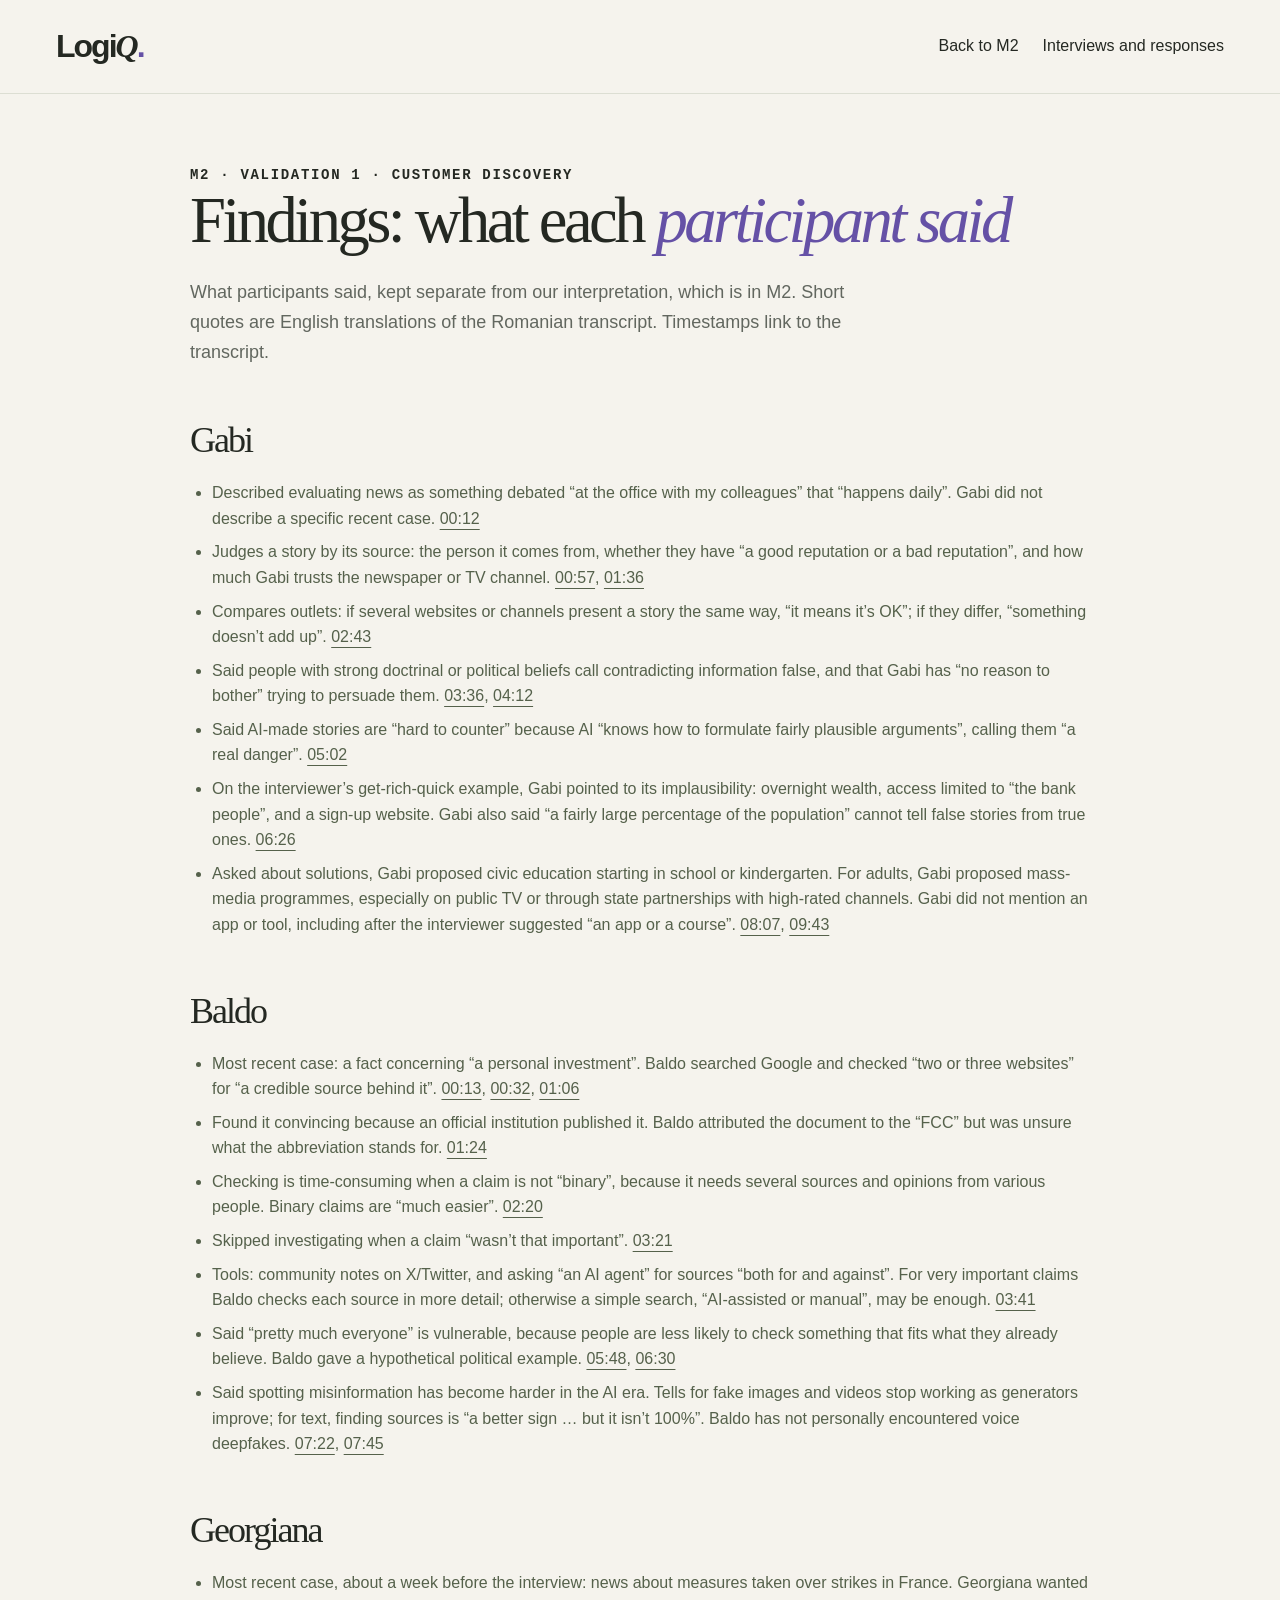
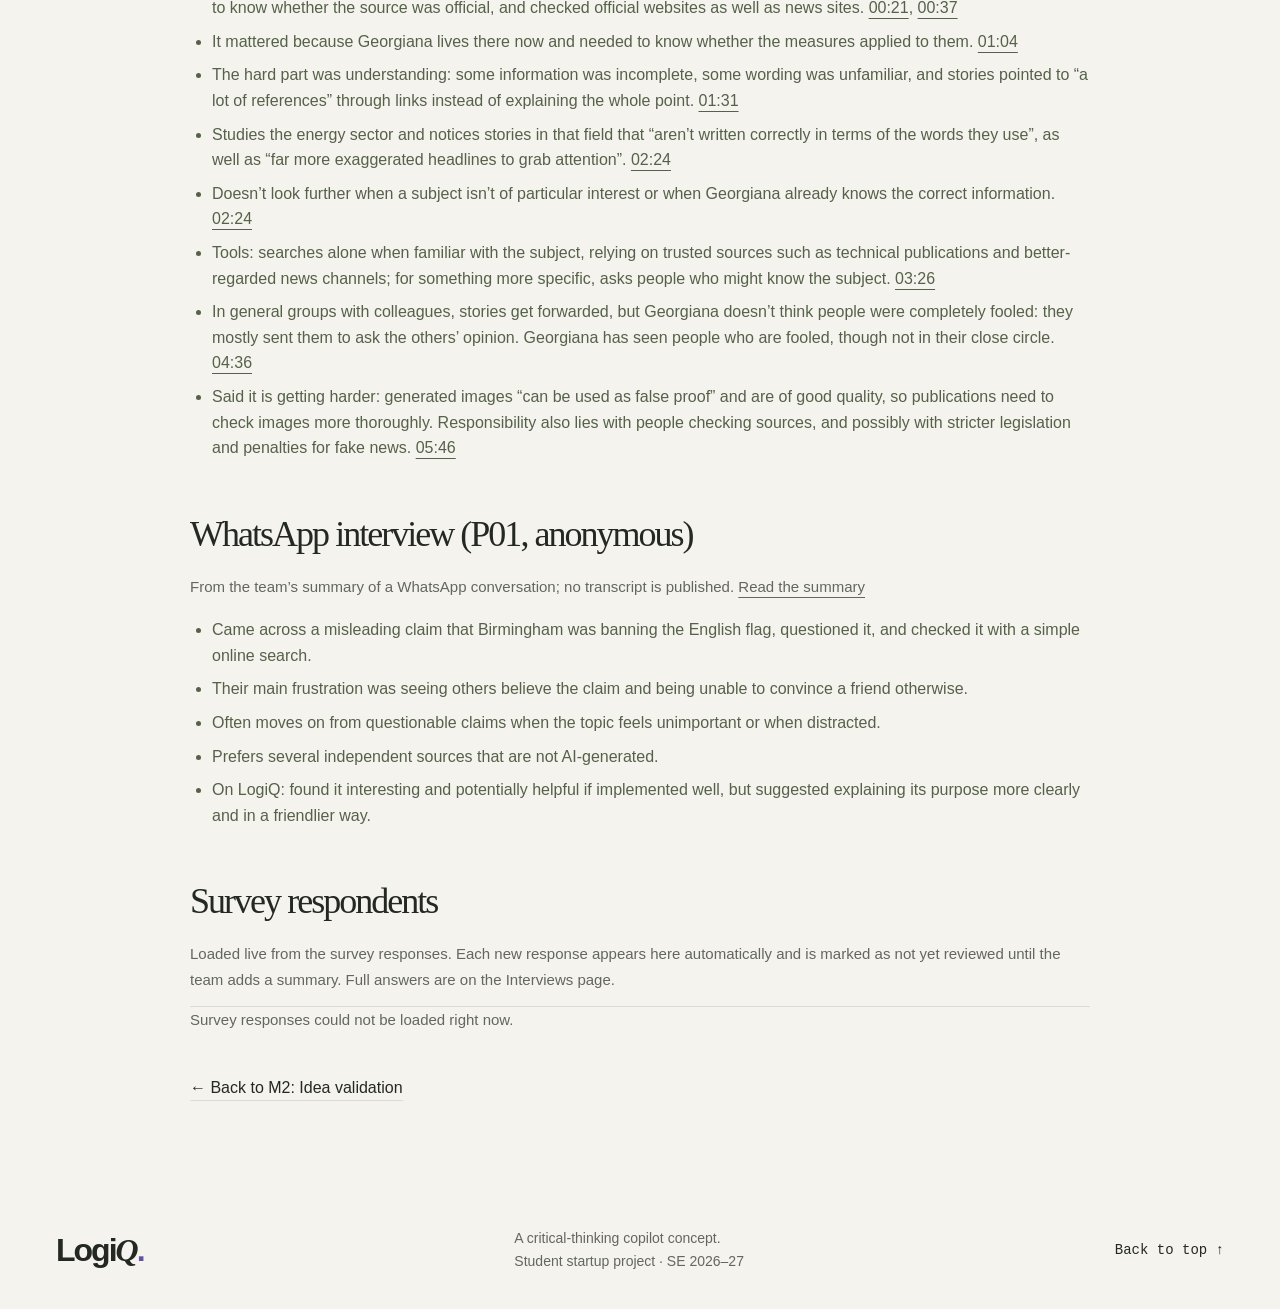
==== commit 9c212ad0: "Add Georgiana's recorded interview and transcript - Add the recording (metadata removed; audio data " ====
--- a/findings.html
+++ b/findings.html
@@ -44,6 +44,17 @@
 <li>Said “pretty much everyone” is vulnerable, because people are less likely to check something that fits what they already believe. Baldo gave a hypothetical political example. <a href="./transcripts/baldo.html#t-348">05:48</a>, <a href="./transcripts/baldo.html#t-390">06:30</a></li>
 <li>Said spotting misinformation has become harder in the AI era. Tells for fake images and videos stop working as generators improve; for text, finding sources is “a better sign … but it isn’t 100%”. Baldo has not personally encountered voice deepfakes. <a href="./transcripts/baldo.html#t-442">07:22</a>, <a href="./transcripts/baldo.html#t-465">07:45</a></li></ul>
     </section>
+    <section aria-labelledby="georgiana">
+      <h2 id="georgiana">Georgiana</h2><ul class="evidence-list">
+<li>Most recent case, about a week before the interview: news about measures taken over strikes in France. Georgiana wanted to know whether the source was official, and checked official websites as well as news sites. <a href="./transcripts/georgiana.html#t-21">00:21</a>, <a href="./transcripts/georgiana.html#t-37">00:37</a></li>
+<li>It mattered because Georgiana lives there now and needed to know whether the measures applied to them. <a href="./transcripts/georgiana.html#t-64">01:04</a></li>
+<li>The hard part was understanding: some information was incomplete, some wording was unfamiliar, and stories pointed to “a lot of references” through links instead of explaining the whole point. <a href="./transcripts/georgiana.html#t-91">01:31</a></li>
+<li>Studies the energy sector and notices stories in that field that “aren’t written correctly in terms of the words they use”, as well as “far more exaggerated headlines to grab attention”. <a href="./transcripts/georgiana.html#t-144">02:24</a></li>
+<li>Doesn’t look further when a subject isn’t of particular interest or when Georgiana already knows the correct information. <a href="./transcripts/georgiana.html#t-144">02:24</a></li>
+<li>Tools: searches alone when familiar with the subject, relying on trusted sources such as technical publications and better-regarded news channels; for something more specific, asks people who might know the subject. <a href="./transcripts/georgiana.html#t-206">03:26</a></li>
+<li>In general groups with colleagues, stories get forwarded, but Georgiana doesn’t think people were completely fooled: they mostly sent them to ask the others’ opinion. Georgiana has seen people who are fooled, though not in their close circle. <a href="./transcripts/georgiana.html#t-276">04:36</a></li>
+<li>Said it is getting harder: generated images “can be used as false proof” and are of good quality, so publications need to check images more thoroughly. Responsibility also lies with people checking sources, and possibly with stricter legislation and penalties for fake news. <a href="./transcripts/georgiana.html#t-346">05:46</a></li></ul>
+    </section>
     <section aria-labelledby="whatsapp">
       <h2 id="whatsapp">WhatsApp interview (P01, anonymous)</h2><p class="small-note">From the team’s summary of a WhatsApp conversation; no transcript is published. <a href="./interviews.html#whatsapp-title">Read the summary</a></p><ul class="evidence-list"><li>Came across a misleading claim that Birmingham was banning the English flag, questioned it, and checked it with a simple online search.</li><li>Their main frustration was seeing others believe the claim and being unable to convince a friend otherwise.</li><li>Often moves on from questionable claims when the topic feels unimportant or when distracted.</li><li>Prefers several independent sources that are not AI-generated.</li><li>On LogiQ: found it interesting and potentially helpful if implemented well, but suggested explaining its purpose more clearly and in a friendlier way.</li></ul>
     </section>
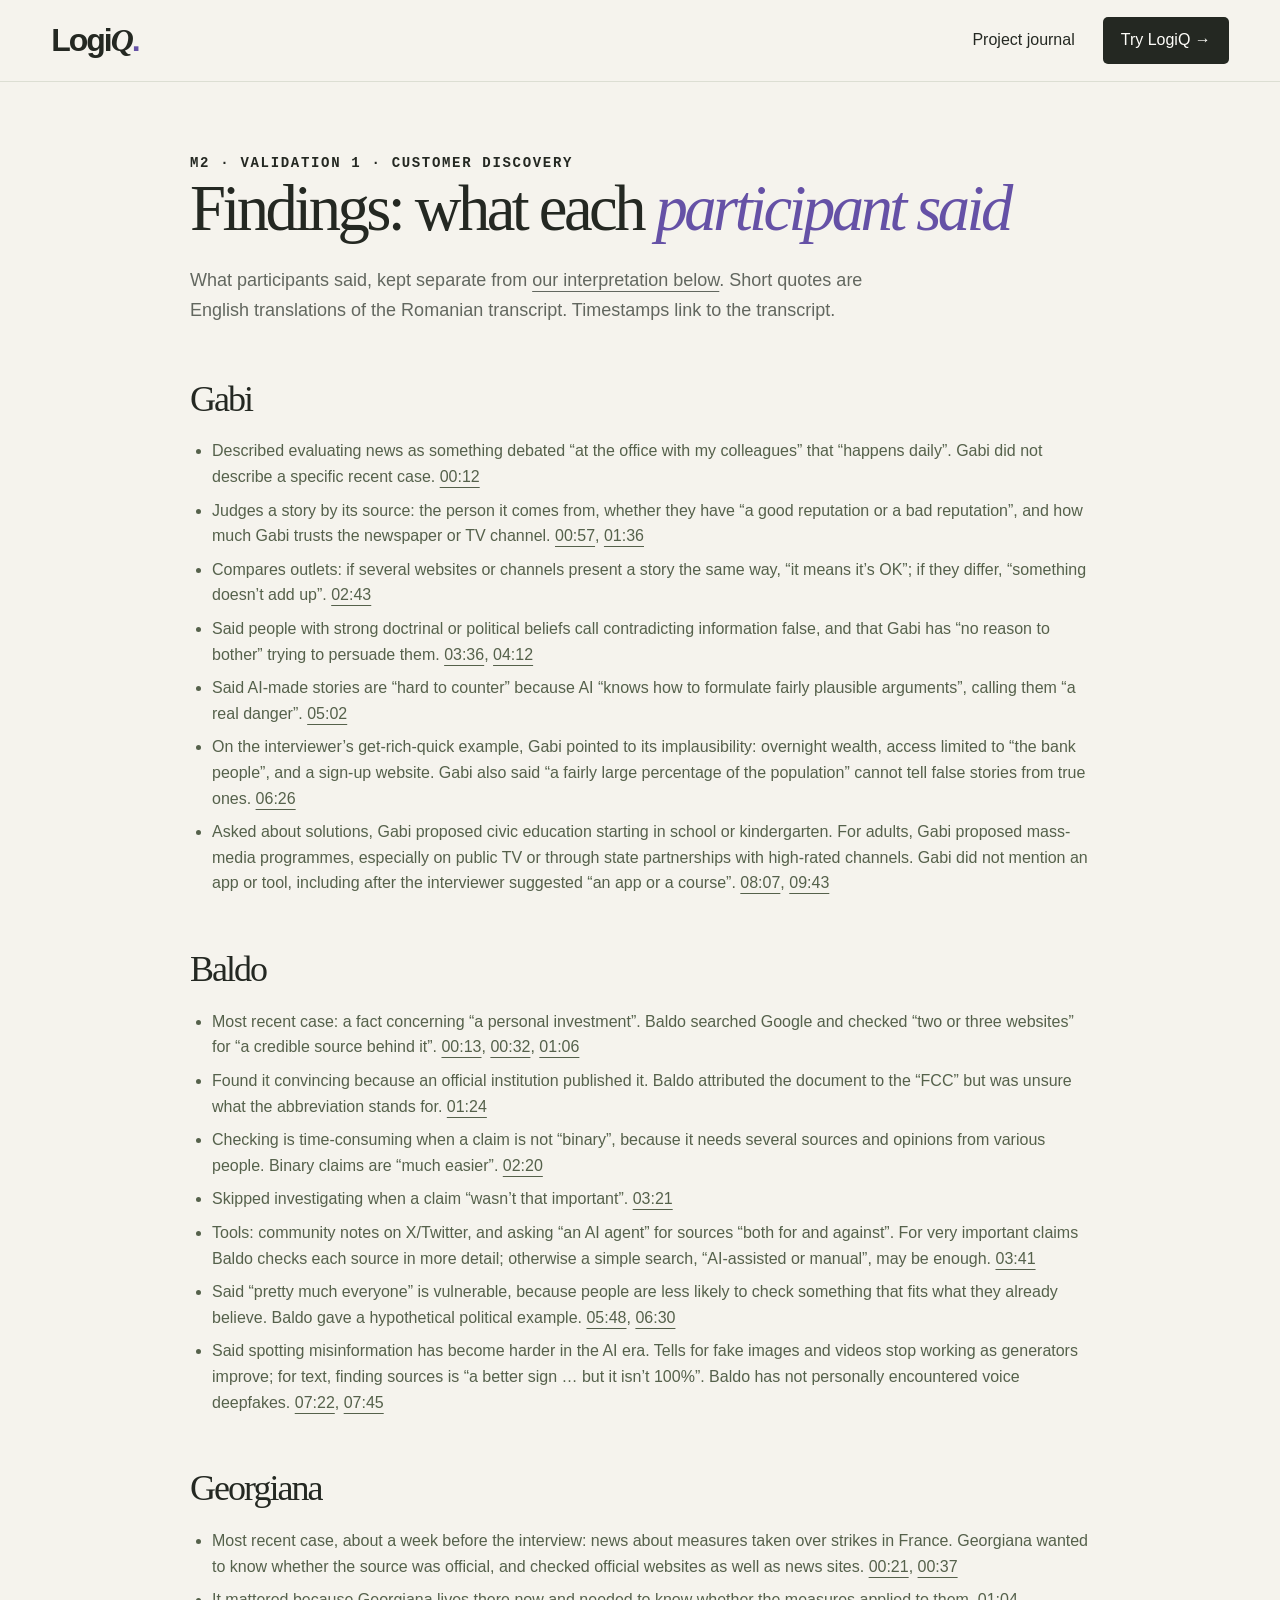
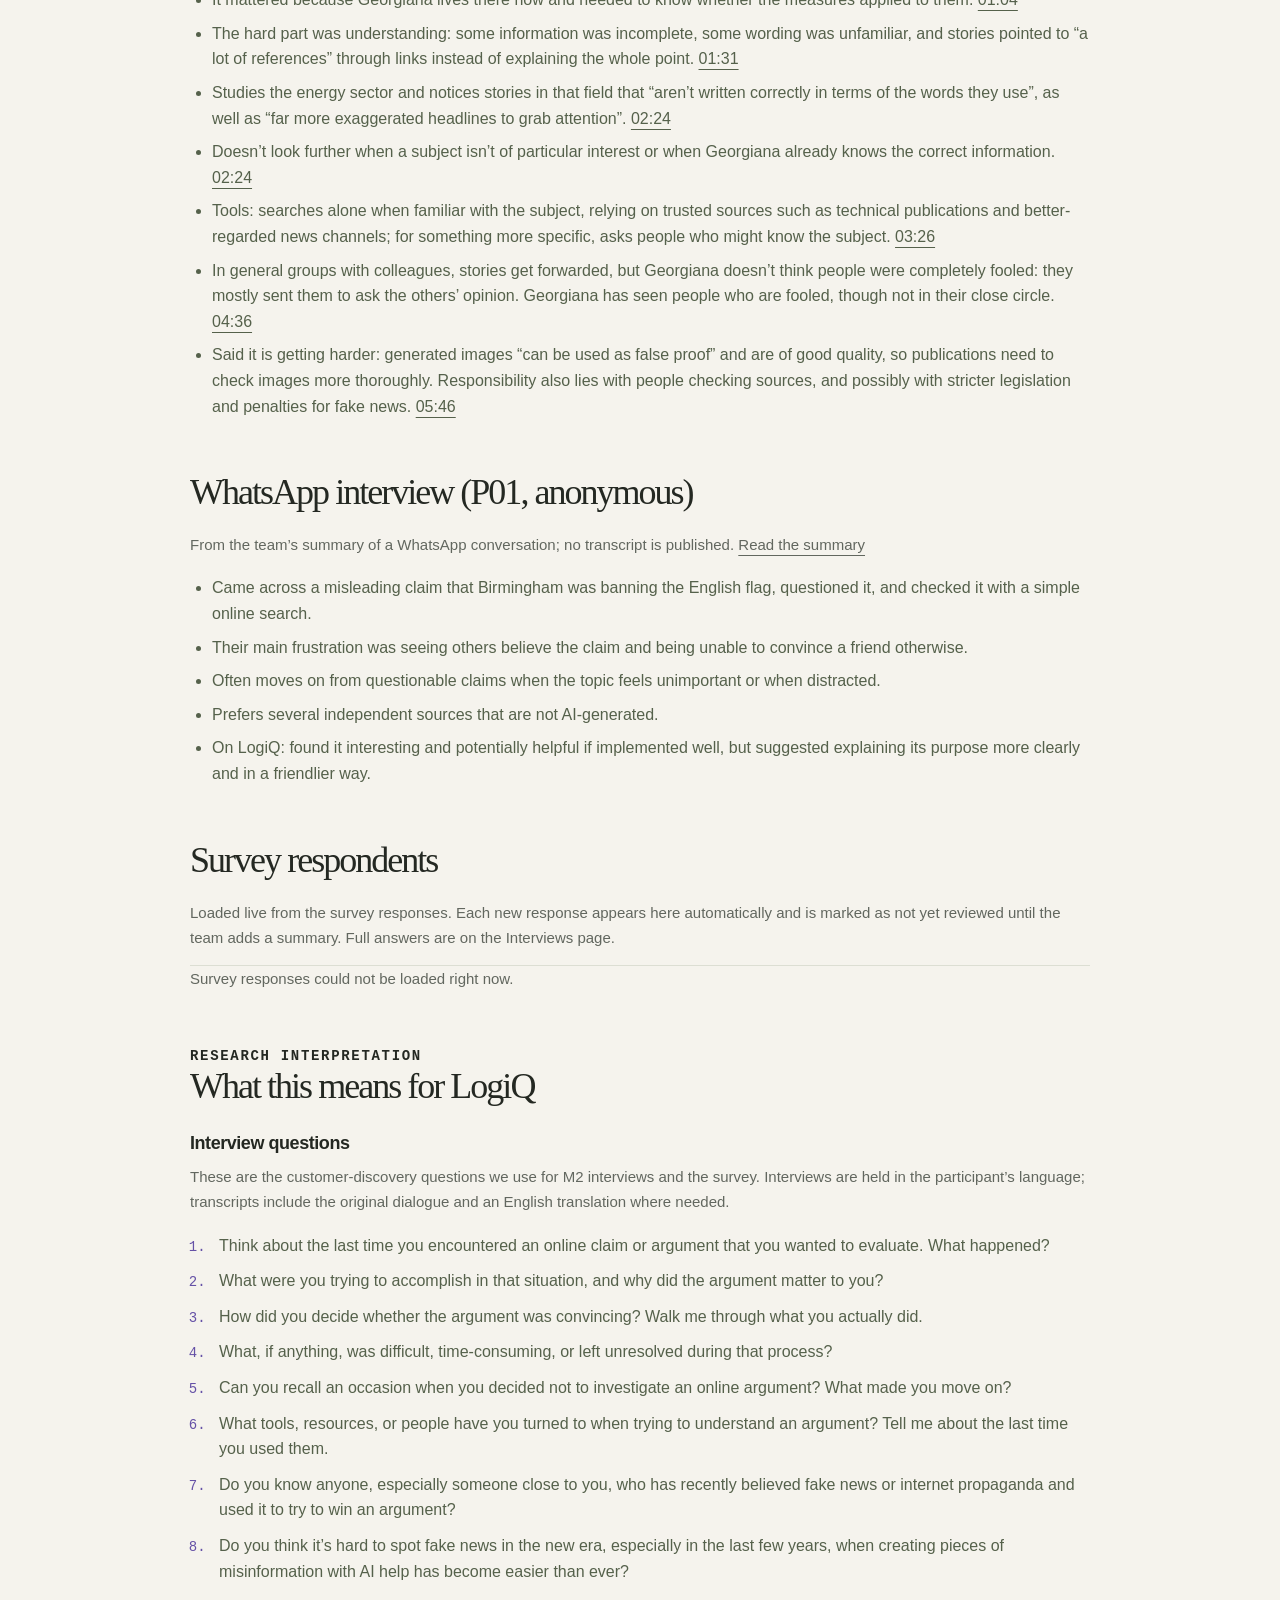
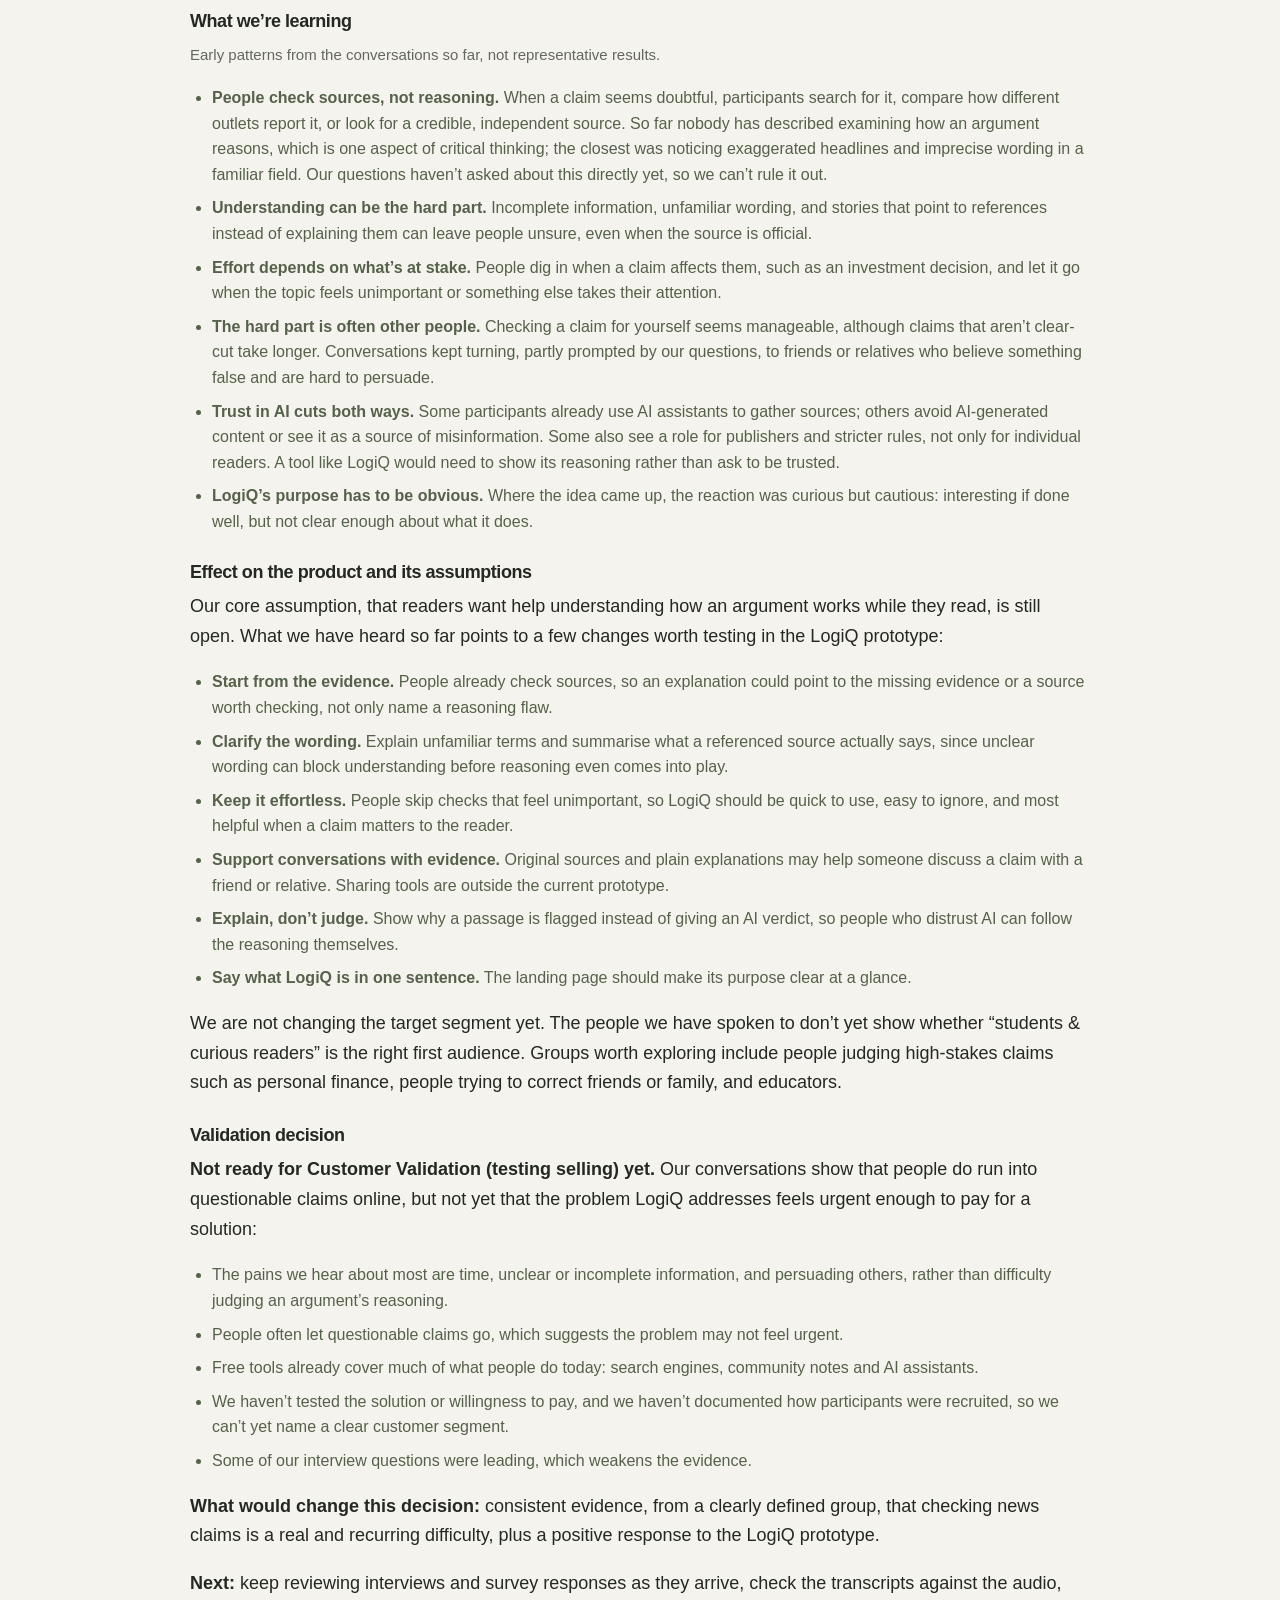
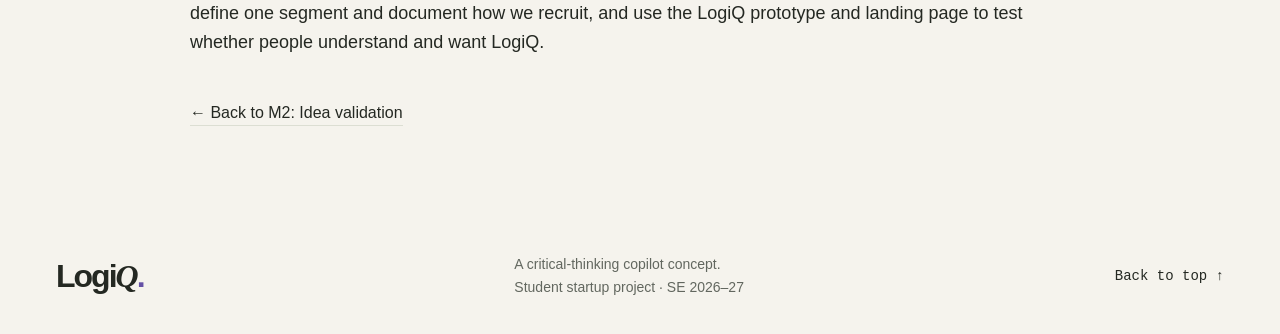
==== commit 3796e30e: "Make early access the primary action on the landing page and demo Simplify the shared navigation whi" ====
--- a/findings.html
+++ b/findings.html
@@ -9,20 +9,14 @@
   <link rel="icon" href="./assets/favicon.svg" type="image/svg+xml">
   <link rel="stylesheet" href="./styles.css">
   <script src="./interviews.js" defer></script>
-</head>
+<link rel="stylesheet" href="./site-ui.css?v=responsive-1"><script src="./site.js?v=responsive-1" defer></script></head>
 <body>
   <a class="skip-link" href="#main">Skip to content</a>
-  <header class="site-header">
-    <a href="./index.html" class="wordmark" aria-label="LogiQ home">Logi<span>Q</span><span class="brand-dot">.</span></a>
-    <nav aria-label="Findings navigation">
-      <a href="./index.html#m2">Back to M2</a>
-      <a href="./interviews.html">Interviews and responses</a>
-    </nav>
-  </header>
+  <header class="site-header global-header"><a class="wordmark" href="./index.html" aria-label="LogiQ project home">Logi<span>Q</span><span class="brand-dot">.</span></a><button type="button" class="menu-toggle" aria-expanded="false" aria-controls="global-nav" hidden>Menu <span aria-hidden="true">+</span></button><nav id="global-nav" aria-label="Main navigation"><a href="./index.html#journey">Project journal</a><a class="nav-cta" href="./news.html">Try LogiQ →</a></nav></header>
   <main id="main" class="container transcript-page interviews-page findings-page">
     <p class="eyebrow">M2 · VALIDATION 1 · CUSTOMER DISCOVERY</p>
     <h1>Findings: what each <em>participant said</em></h1>
-    <p class="transcript-lede">What participants said, kept separate from our interpretation, which is in M2. Short quotes are English translations of the Romanian transcript. Timestamps link to the transcript.</p>
+    <p class="transcript-lede">What participants said, kept separate from <a href="#interpretation">our interpretation below</a>. Short quotes are English translations of the Romanian transcript. Timestamps link to the transcript.</p>
 
     <section aria-labelledby="gabi">
       <h2 id="gabi">Gabi</h2><ul class="evidence-list">
@@ -62,6 +56,31 @@
       <h2 id="survey">Survey respondents</h2><p class="small-note">Loaded live from the survey responses. Each new response appears here automatically and is marked as not yet reviewed until the team adds a summary. Full answers are on the Interviews page.</p><div id="survey-findings" class="survey-findings" aria-live="polite"><p class="small-note">Loading survey respondents…</p></div>
     </section>
 
+    <section id="interpretation"><p class="eyebrow">RESEARCH INTERPRETATION</p><h2>What this means for LogiQ</h2><h3>Interview questions</h3><p class="small-note">These are the customer-discovery questions we use for M2 interviews and the survey. Interviews are held in the participant’s language; transcripts include the original dialogue and an English translation where needed.</p>
+<ol class="interview-questions"><li>Think about the last time you encountered an online claim or argument that you wanted to evaluate. What happened?</li><li>What were you trying to accomplish in that situation, and why did the argument matter to you?</li><li>How did you decide whether the argument was convincing? Walk me through what you actually did.</li><li>What, if anything, was difficult, time-consuming, or left unresolved during that process?</li><li>Can you recall an occasion when you decided not to investigate an online argument? What made you move on?</li><li>What tools, resources, or people have you turned to when trying to understand an argument? Tell me about the last time you used them.</li><li>Do you know anyone, especially someone close to you, who has recently believed fake news or internet propaganda and used it to try to win an argument?</li><li>Do you think it’s hard to spot fake news in the new era, especially in the last few years, when creating pieces of misinformation with AI help has become easier than ever?</li></ol>
+<h3>What we’re learning</h3><p class="small-note">Early patterns from the conversations so far, not representative results.</p>
+<ul class="evidence-list"><li><strong>People check sources, not reasoning.</strong> When a claim seems doubtful, participants search for it, compare how different outlets report it, or look for a credible, independent source. So far nobody has described examining how an argument reasons, which is one aspect of critical thinking; the closest was noticing exaggerated headlines and imprecise wording in a familiar field. Our questions haven’t asked about this directly yet, so we can’t rule it out.</li>
+<li><strong>Understanding can be the hard part.</strong> Incomplete information, unfamiliar wording, and stories that point to references instead of explaining them can leave people unsure, even when the source is official.</li>
+<li><strong>Effort depends on what’s at stake.</strong> People dig in when a claim affects them, such as an investment decision, and let it go when the topic feels unimportant or something else takes their attention.</li>
+<li><strong>The hard part is often other people.</strong> Checking a claim for yourself seems manageable, although claims that aren’t clear-cut take longer. Conversations kept turning, partly prompted by our questions, to friends or relatives who believe something false and are hard to persuade.</li>
+<li><strong>Trust in AI cuts both ways.</strong> Some participants already use AI assistants to gather sources; others avoid AI-generated content or see it as a source of misinformation. Some also see a role for publishers and stricter rules, not only for individual readers. A tool like LogiQ would need to show its reasoning rather than ask to be trusted.</li>
+<li><strong>LogiQ’s purpose has to be obvious.</strong> Where the idea came up, the reaction was curious but cautious: interesting if done well, but not clear enough about what it does.</li></ul>
+<h3>Effect on the product and its assumptions</h3><p>Our core assumption, that readers want help understanding how an argument works while they read, is still open. What we have heard so far points to a few changes worth testing in the LogiQ prototype:</p>
+<ul class="evidence-list"><li><strong>Start from the evidence.</strong> People already check sources, so an explanation could point to the missing evidence or a source worth checking, not only name a reasoning flaw.</li>
+<li><strong>Clarify the wording.</strong> Explain unfamiliar terms and summarise what a referenced source actually says, since unclear wording can block understanding before reasoning even comes into play.</li>
+<li><strong>Keep it effortless.</strong> People skip checks that feel unimportant, so LogiQ should be quick to use, easy to ignore, and most helpful when a claim matters to the reader.</li>
+<li><strong>Support conversations with evidence.</strong> Original sources and plain explanations may help someone discuss a claim with a friend or relative. Sharing tools are outside the current prototype.</li>
+<li><strong>Explain, don’t judge.</strong> Show why a passage is flagged instead of giving an AI verdict, so people who distrust AI can follow the reasoning themselves.</li>
+<li><strong>Say what LogiQ is in one sentence.</strong> The landing page should make its purpose clear at a glance.</li></ul>
+<p>We are not changing the target segment yet. The people we have spoken to don’t yet show whether “students &amp; curious readers” is the right first audience. Groups worth exploring include people judging high-stakes claims such as personal finance, people trying to correct friends or family, and educators.</p>
+<h3>Validation decision</h3><p><strong>Not ready for Customer Validation (testing selling) yet.</strong> Our conversations show that people do run into questionable claims online, but not yet that the problem LogiQ addresses feels urgent enough to pay for a solution:</p>
+<ul class="evidence-list"><li>The pains we hear about most are time, unclear or incomplete information, and persuading others, rather than difficulty judging an argument’s reasoning.</li>
+<li>People often let questionable claims go, which suggests the problem may not feel urgent.</li>
+<li>Free tools already cover much of what people do today: search engines, community notes and AI assistants.</li>
+<li>We haven’t tested the solution or willingness to pay, and we haven’t documented how participants were recruited, so we can’t yet name a clear customer segment.</li>
+<li>Some of our interview questions were leading, which weakens the evidence.</li></ul>
+<p><strong>What would change this decision:</strong> consistent evidence, from a clearly defined group, that checking news claims is a real and recurring difficulty, plus a positive response to the LogiQ prototype.</p>
+<p><strong>Next:</strong> keep reviewing interviews and survey responses as they arrive, check the transcripts against the audio, define one segment and document how we recruit, and use the LogiQ prototype and landing page to test whether people understand and want LogiQ.</p></section>
     <p class="transcript-back"><a class="text-link" href="./index.html#m2">← Back to M2: Idea validation</a></p>
   </main>
   <footer class="container site-footer"><a class="wordmark" href="./index.html">Logi<span>Q</span><span class="brand-dot">.</span></a><p>A critical-thinking copilot concept.<br>Student startup project · SE 2026–27</p><a href="#main">Back to top ↑</a></footer>
--- a/site-ui.css
+++ b/site-ui.css
@@ -0,0 +1,163 @@
+/* Shared navigation and responsive document layouts. */
+.global-header { position:relative; height:82px; min-height:82px; padding:16px 4%; max-width:1440px; gap:24px; z-index:10; }
+.global-header nav { display:flex; align-items:center; gap:28px; margin-left:auto; font-size:16px; }
+.global-header nav a { padding-block:9px; }
+.global-header nav a[aria-current] { text-decoration:underline; text-decoration-color:var(--violet); }
+.global-header .nav-cta { background:var(--ink); color:var(--white); border-radius:5px; padding:10px 18px; text-decoration:none; }
+.early-access-button { background:var(--violet); border-color:var(--violet); color:var(--white); min-height:48px; font-weight:700; }
+.early-access-button:hover { background:var(--ink); border-color:var(--ink); }
+.early-access-button:focus-visible { outline:3px solid var(--violet); outline-offset:3px; }
+.menu-toggle { display:none; background:transparent; border:1px solid var(--line); border-radius:5px; padding:9px 14px; min-height:44px; font-size:16px; }
+.menu-toggle span { margin-left:12px; }
+.status-legend { line-height:1.8; max-width:330px; display:block; }
+.milestone[open]>.milestone-content { padding:0 9% 28px 105px; }
+.milestone-deliverables { max-width:760px; }
+.milestone-content .milestone-links a,.milestone-content>.text-link { font-size:16px; }
+.requirements-link { margin-top:20px; }
+/* Do not apply three-column competitor-table widths to research records. */
+table:not(.comparison-wrap table) :is(th,td) { width:auto; }
+.ux-table { min-width:0; table-layout:fixed; }
+.ux-table :is(th,td) { padding:20px; overflow-wrap:anywhere; }
+.ux-table caption { padding:14px 20px; text-align:left; }
+.observation-table { table-layout:fixed; }
+.observation-table :is(th,td) { width:25%; }
+.ux-table :is(th,td),.ux-table :is(th,caption) { font-size:16px; }
+.flow-diagram { max-width:850px; margin:30px auto; padding:32px; border:1px solid var(--line); border-radius:12px; background:#eeece5; }
+.flow-step { padding:23px 28px; border:1px solid var(--line); border-left:3px solid var(--violet); border-radius:7px; background:var(--white); scroll-margin-top:25px; }
+.flow-step .eyebrow { color:var(--violet); }
+.flow-step h3 { font:27px/1.3 var(--serif); margin:9px 0; }
+.flow-step p { color:var(--muted); margin:0; }
+.flow-connector { display:flex; justify-content:center; align-items:center; gap:12px; min-height:46px; color:var(--violet); font-size:23px; }
+.flow-connector span:first-child:not(:last-child) { font:15px var(--sans); }
+.flow-dismiss { display:inline-block; border:1px solid #d6cce5; border-radius:30px; color:var(--violet); padding:8px 15px; margin-top:17px; text-decoration:none; font-size:15px; }
+.wireframe-viewer { background:var(--white); border:1px solid var(--line); border-radius:10px; padding:26px; margin-top:25px; }
+.wireframe-controls { display:flex; flex-wrap:wrap; gap:20px 32px; align-items:end; }
+.wireframe-controls label { display:block; font-size:15px; margin-bottom:7px; }
+.wireframe-controls select { font:16px var(--sans); padding:11px; border:1px solid #bdc4b2; border-radius:5px; max-width:100%; background:var(--white); color:var(--ink); }
+.wireframe-caption { font-size:16px !important; margin:25px 0 15px; color:var(--violet); }
+.wireframe-canvas { background:var(--paper); border:1px solid var(--line); overflow-x:auto; border-radius:6px; }
+.wireframe-canvas img { display:block; width:min(100%,390px); height:auto; margin:auto; }
+.wireframe-canvas.desktop-canvas img { width:100%; max-width:1140px; }
+.research-card p+p { margin-top:14px; }
+.persona-summary h3 { font-size:31px; }
+.persona-goal { font-size:23px !important; }
+.demo-settings { margin-bottom:18px; border:1px solid var(--line); border-radius:7px; background:var(--white); }
+.demo-settings>summary { padding:12px 16px; font-size:16px; }
+.demo-settings>summary span { margin-left:20px; color:var(--muted); font-size:14px; }
+.demo-settings .experience-controls { padding:5px 16px 16px; margin:0; }
+.review-indicator { display:flex; align-items:center; justify-content:center; gap:6px; width:auto; min-width:86px; border-radius:20px; padding:7px 10px; font:600 14px/1 var(--sans); }
+.review-indicator span:first-child { font:italic 23px/1 var(--serif); }
+.scene-context .address-bar { background:transparent; padding:0; font-size:14px; }
+.source-original { min-height:44px; padding-block:8px; }
+.logiq-alert.is-offscreen { display:none; }
+.wireframe-viewer button,.wireframe-viewer a { min-height:44px; }
+@media(max-width:760px) {
+ html { scroll-padding-top:20px; }
+ .global-header { height:auto; min-height:72px; padding:13px 5%; flex-wrap:wrap; gap:10px; }
+ .global-header .wordmark { font-size:30px; }
+ .has-site-js .menu-toggle:not([hidden]) { display:block; margin-left:auto; }
+ .global-header nav { width:100%; margin:0; flex-wrap:wrap; gap:8px 18px; }
+ .has-site-js .global-header nav { display:none; }
+ .has-site-js .global-header nav.is-open { display:flex; position:absolute; top:100%; left:0; padding:18px 5%; background:var(--white); border-bottom:1px solid var(--line); box-shadow:0 10px 20px #24282214; }
+ .global-header nav a { min-height:44px; }
+ .hero { min-height:0; padding-block:38px; display:block; }
+ .hero-copy>.eyebrow { margin-bottom:20px; font-size:13px; }
+ .hero h1 { font-size:clamp(37px,9vw,48px); }
+ .hero-description { font-size:18px; line-height:1.65; margin-top:22px; }
+ .hero-actions { margin-top:24px; gap:18px; }
+ .hero-footnote { margin-top:18px; font-size:14px; }
+ .hero-art { display:none; }
+ .landing-preview { margin-top:32px; }
+ .section { padding-block:55px; }
+ .milestone[open]>.milestone-content { padding:0 16px 24px; }
+ .status-legend { font-size:13px; }
+ .ux-page { padding-top:30px; }
+ .ux-page h1 { font-size:37px; }
+ .ux-nav { gap:5px 18px; margin-block:25px; padding-block:12px; }
+ .ux-nav a { padding-block:8px; }
+ .ux-table-wrap { overflow:visible; border:0; }
+ .responsive-table { min-width:0; table-layout:auto; background:transparent; }
+ .responsive-table thead { position:absolute; width:1px; height:1px; overflow:hidden; clip-path:inset(50%); }
+ .responsive-table tbody { display:block; }
+ .responsive-table tr { display:block; border:1px solid var(--line); border-radius:7px; margin-bottom:15px; padding:8px 18px; background:var(--white); }
+ .responsive-table :is(th,td),.observation-table :is(th,td) { display:block; width:100% !important; padding:13px 0; border:0; font-size:16px; overflow-wrap:anywhere; }
+ .responsive-table :is(th,td)+:is(th,td) { border-top:1px solid var(--line); }
+ .responsive-table :is(th,td)::before { content:attr(data-label); display:block; color:var(--violet); font:600 13px/1.5 var(--sans); letter-spacing:.04em; margin-bottom:7px; text-transform:uppercase; }
+ .comparison-wrap { overflow:visible; }
+ .flow-diagram { padding:16px; }
+ .flow-step { padding:19px; }
+ .flow-step h3 { font-size:24px; }
+ .flow-step p { font-size:16px; }
+ .flow-dismiss { padding:10px 12px; }
+ .wireframe-viewer { padding:16px; }
+ .wireframe-controls { display:block; }
+ .wireframe-controls>div+div { margin-top:18px; }
+ .wireframe-controls select { width:100%; }
+ .wireframe-controls .segmented button { flex:1; padding-inline:9px; }
+ .wireframe-canvas.desktop-canvas img { width:1000px; max-width:none; }
+ .scenario-links { font-size:16px; }
+ .research-card { padding:23px; }
+ .test-tasks>li { padding:18px 5px 18px 43px; }
+ .test-tasks>li::before { left:5px; top:20px; }
+}
+@media(max-width:720px) {
+ .workspace { padding-top:24px; width:92%; }
+ .workspace-heading h1 { font-size:34px; }
+ .workspace-heading { margin-bottom:18px; }
+ .workspace-intro { margin-top:12px; font-size:16px; }
+ .demo-settings>summary span { display:block; margin:3px 0 0 17px; font-size:13px; }
+ .demo-settings .setting-group { min-width:100%; }
+ .demo-settings .sample-field { max-width:none; }
+ /* Real phones use the page, rather than a second phone-shaped scroll area. */
+ .mobile-experience { width:100%; border:1px solid var(--line); border-radius:7px; box-shadow:none; overflow:visible; }
+ .mobile-experience .device-status { display:none; }
+ .mobile-experience .scene-layout,.mobile-experience .reading-surface { height:auto; min-height:0; overflow:visible; }
+ .mobile-experience .scene-chrome { border-radius:7px 7px 0 0; }
+ .mobile-experience .reading-article { padding:22px 19px 38px; }
+ .mobile-experience .logiq-alert { position:fixed; bottom:max(14px,env(safe-area-inset-bottom)); right:4%; width:min(310px,92%); z-index:30; }
+ .mobile-experience .review-panel { position:fixed; inset:0; z-index:50; border:0; height:100dvh; overflow-y:auto; overscroll-behavior:contain; background:var(--white); }
+ body.review-open { overflow:hidden; }
+ .mobile-experience .panel-body { padding-bottom:max(30px,env(safe-area-inset-bottom)); }
+ .mobile-experience .address-bar { font-size:12px; }
+ .review-indicator { min-height:40px; }
+}
+@media print {
+ .global-header,.print-button { display:none !important; }
+ .print-guide-only main>* { display:none !important; }
+ .print-guide-only main>#test { display:block !important; margin:0; }
+ .print-guide-only .site-footer { display:none; }
+ .responsive-table thead { position:static; width:auto; height:auto; clip-path:none; }
+ .responsive-table :is(tbody,tr,th,td) { display:revert; }
+ .responsive-table :is(th,td)::before { display:none; }
+ .wireframe-canvas { overflow:visible; }
+}
+@media(min-width:721px) {
+ .desktop-experience .scene-layout { height:clamp(320px,calc(100dvh - 530px),620px); }
+}
+@media(max-width:720px) {
+ .mobile-experience .scene-context .address-bar { white-space:nowrap; overflow:hidden; text-overflow:ellipsis; }
+ .mobile-experience .scene-context { overflow:hidden; }
+}
+@media(max-width:720px) {
+ body.review-open .experience-frame { position:relative; z-index:50; }
+}
+.external-icon { width:14px; height:14px; display:inline-block; vertical-align:baseline; margin-left:4px; flex-shrink:0; }
+.source-original::after { content:''; display:inline-block; width:14px; height:14px; margin-left:6px; background:currentColor; mask:url("data:image/svg+xml,%3Csvg xmlns='http://www.w3.org/2000/svg' viewBox='0 0 16 16'%3E%3Cpath d='M4 12L12 4M4 4h8v8' fill='none' stroke='black' stroke-width='1.5'/%3E%3C/svg%3E") center/contain no-repeat; }
+html { scroll-behavior:auto; }
+@media(min-width:761px) {
+ .flow-diagram { display:grid; grid-template-columns:1fr 1fr; gap:20px; max-width:none; padding:25px; }
+ .flow-diagram .flow-connector { display:none; }
+ .flow-step { padding:22px; }
+ .flow-step h3 { font-size:25px; }
+}
+@media(max-width:760px) {
+ .wireframe-viewer { padding:0; border:0; background:transparent; }
+ .wireframe-canvas { width:calc(100% + 40px); margin-inline:-20px; border-radius:0; }
+ .wireframe-controls .segmented button { white-space:nowrap; }
+}
+
+.research-links { display:flex; flex-wrap:wrap; gap:12px 24px; margin-block:26px; font-size:16px; }
+.research-links a { padding-block:8px; }
+.m5-privacy-settings {border:0;background:none;color:var(--muted);font:14px var(--mono);text-decoration:underline;text-underline-offset:4px;padding:6px 0;min-height:44px;cursor:pointer}
+.m5-privacy-settings:hover {color:var(--violet)}
+.m5-privacy-settings[hidden] {display:none}
